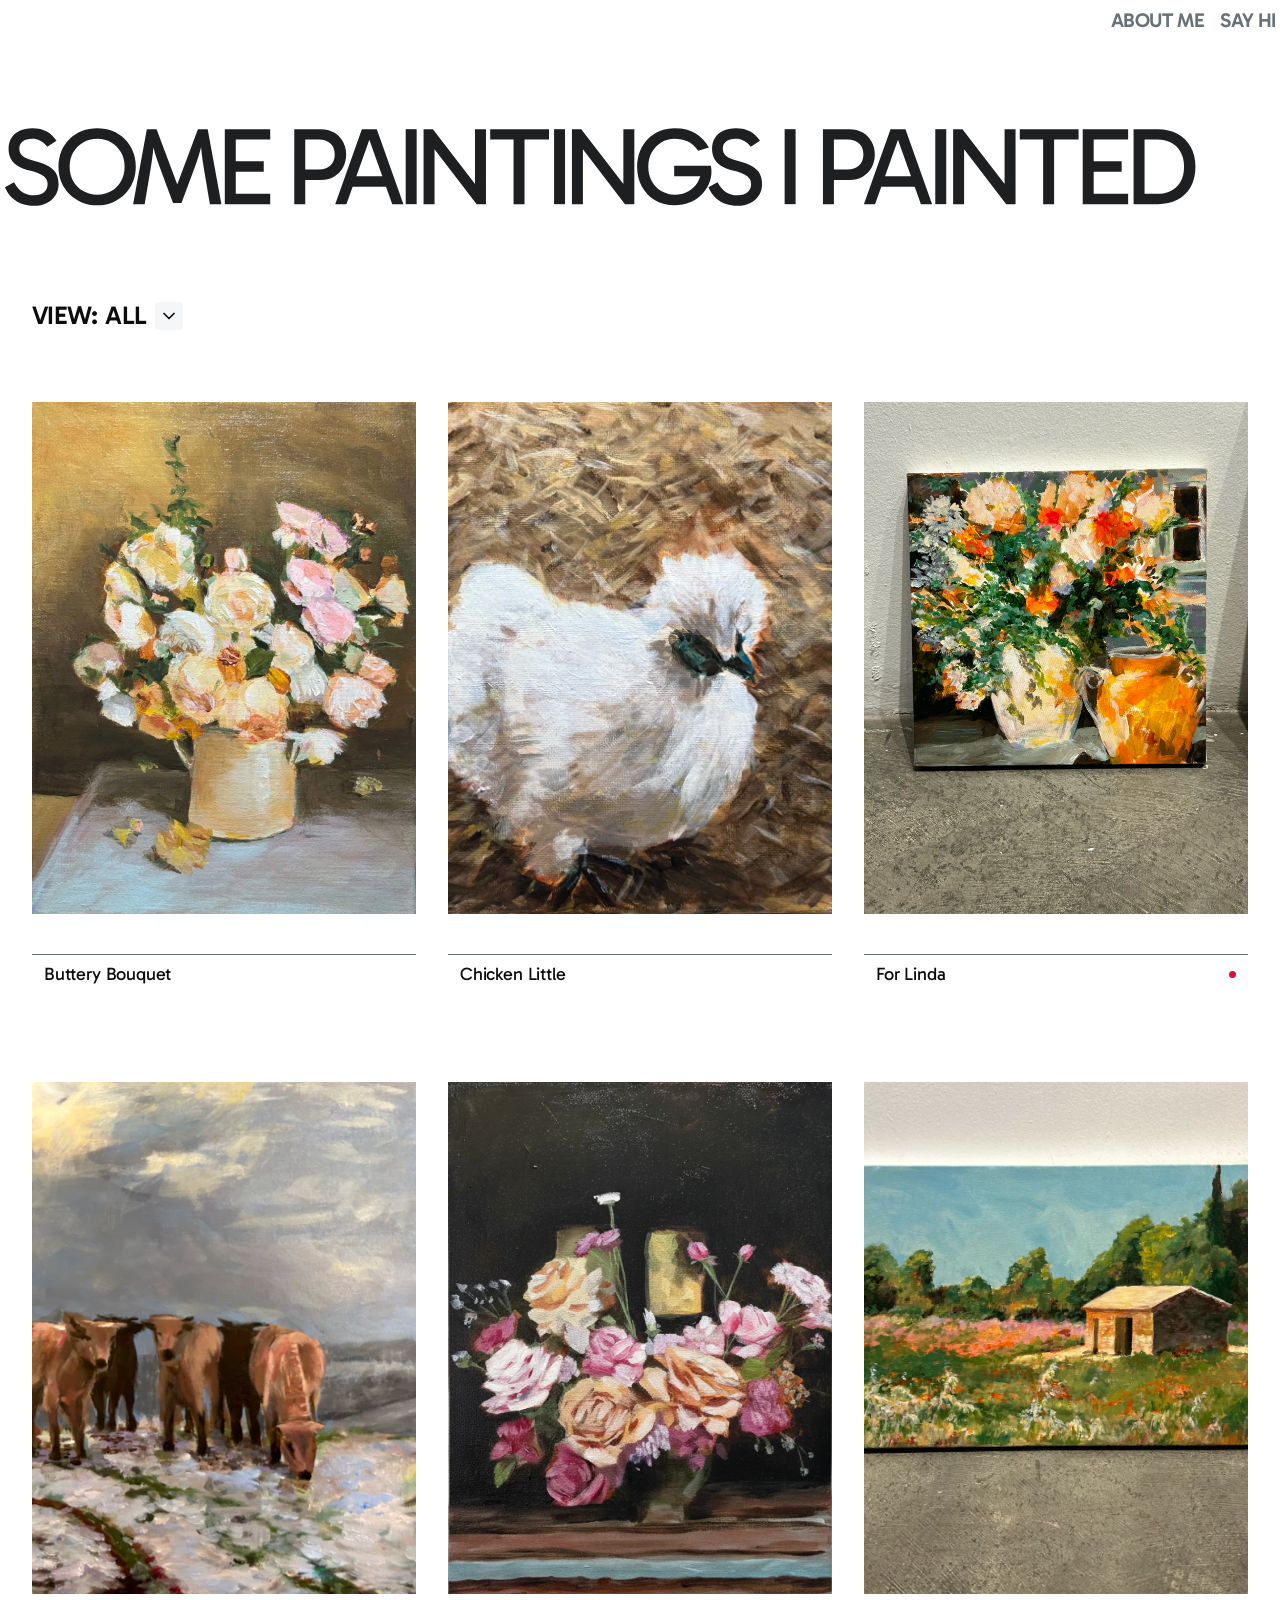
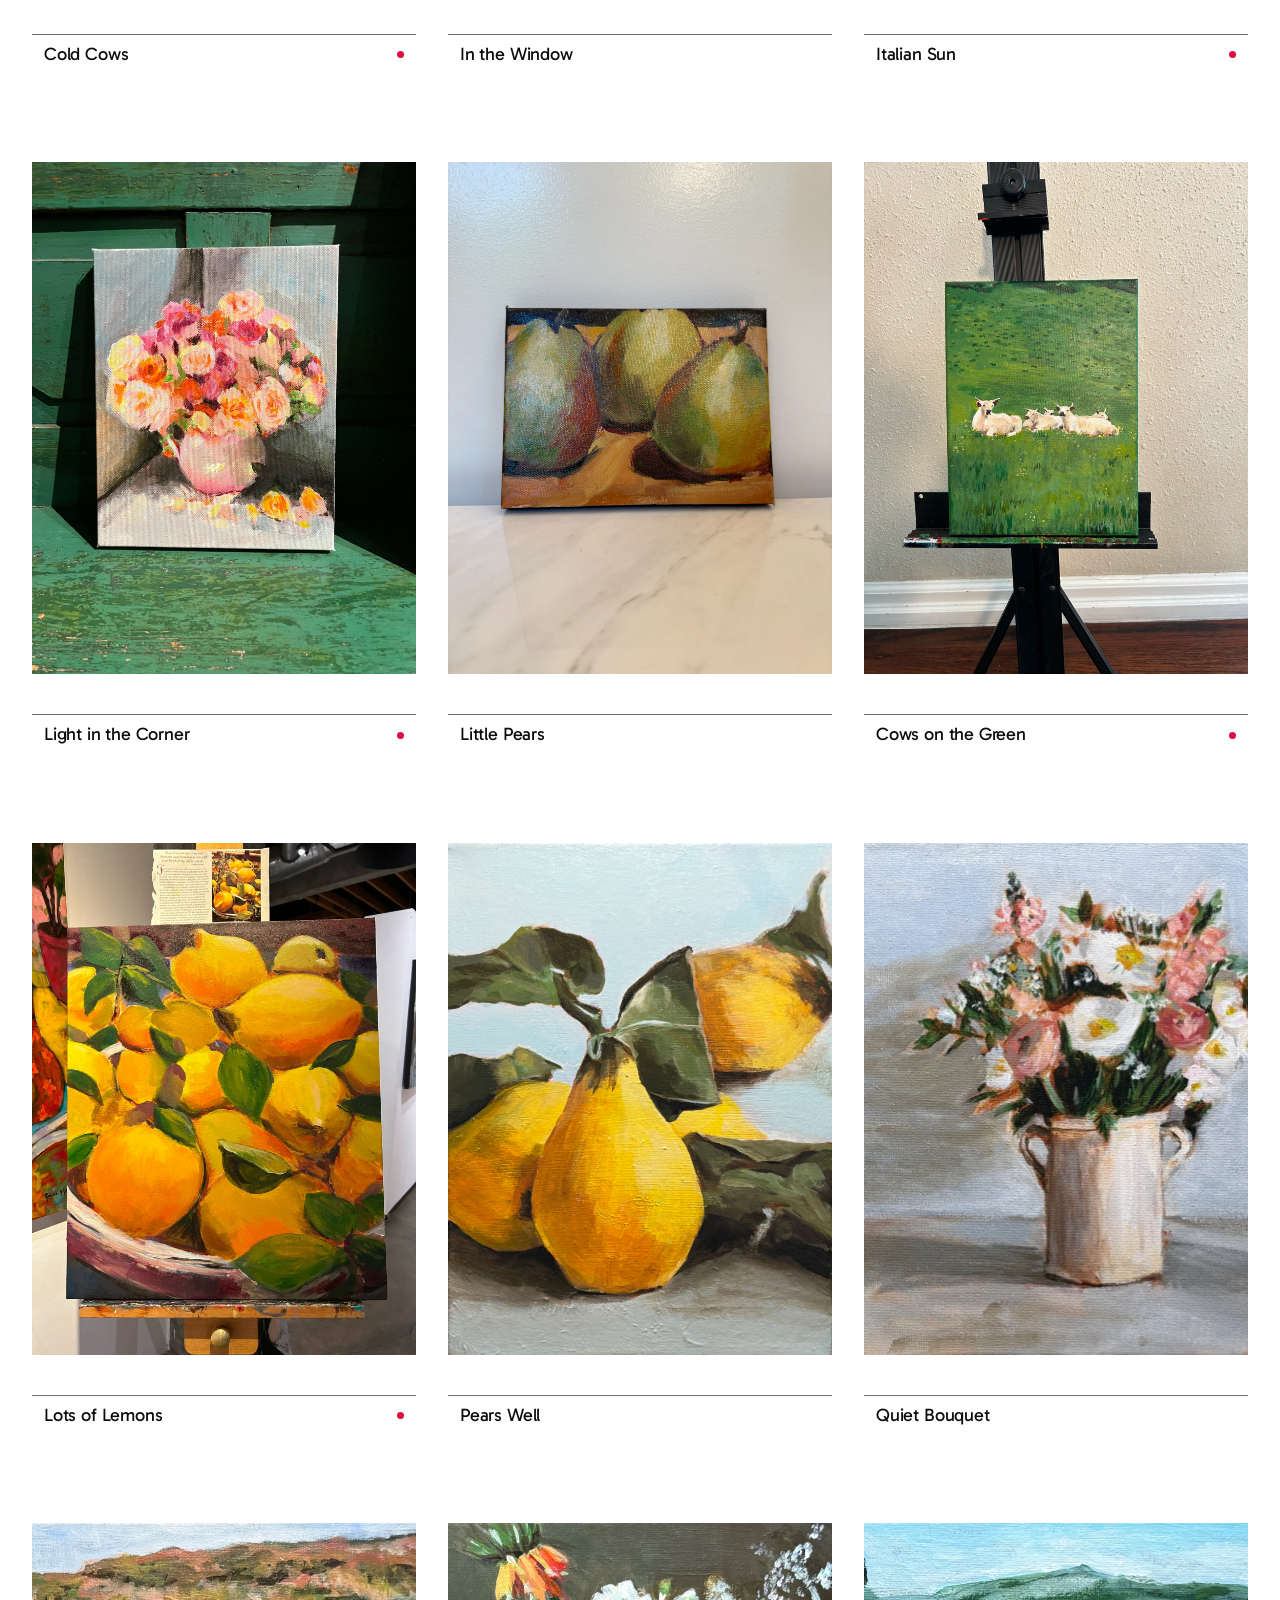
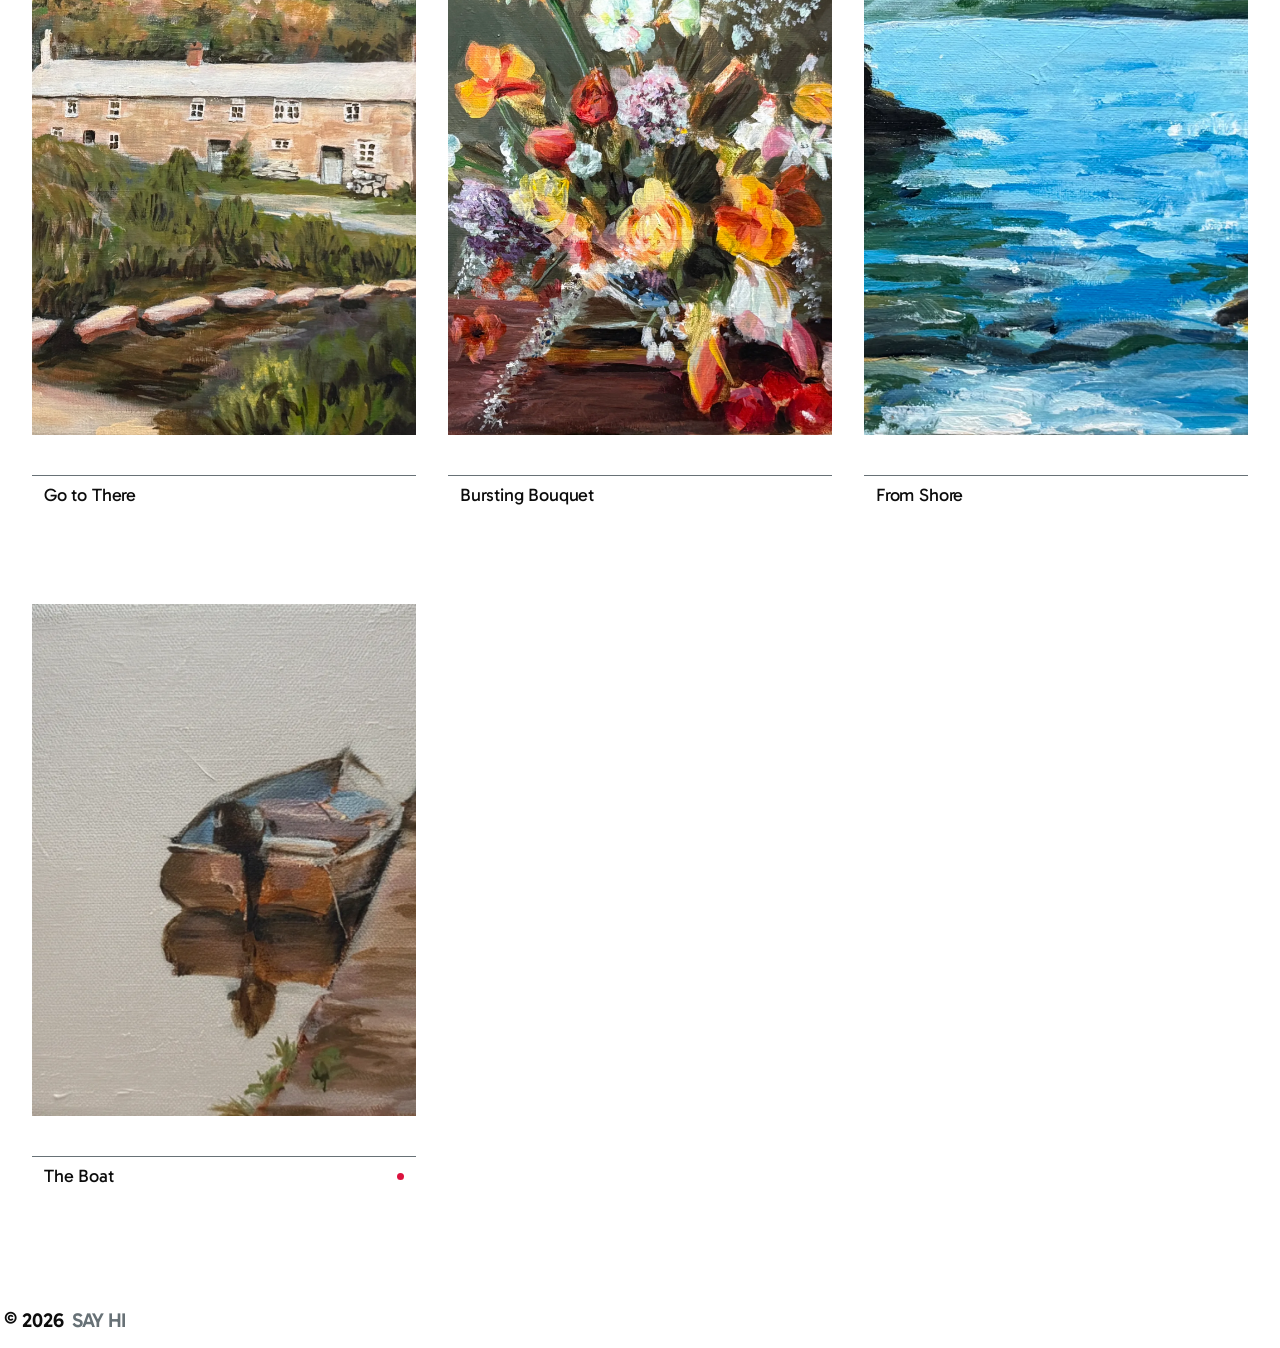
==== index.html @ dc7a016d "Initial commit - painting portfolio site" ====
<!DOCTYPE html>
<html lang="en">
<head>
  <meta charset="UTF-8">
  <meta name="viewport" content="width=device-width, initial-scale=1.0">
  <script>if(sessionStorage.getItem('page-leaving'))document.documentElement.style.opacity='0'</script>
  <title>Some Paintings I Painted</title>
  <link rel="preconnect" href="https://fonts.googleapis.com">
  <link rel="preconnect" href="https://fonts.gstatic.com" crossorigin>
  <link href="https://fonts.googleapis.com/css2?family=Gabarito:wght@400;600&display=swap" rel="stylesheet">
  <link rel="stylesheet" href="styles.css">
</head>
<body>

  <div class="site-sticky-bar" id="site-sticky-bar">
    <a href="index.html" class="site-sticky-bar__logo" id="site-sticky-logo" aria-label="Some Paintings I Painted">
      <img src="images/logo/logo-1line.svg" alt="" class="site-sticky-bar__logo-img">
    </a>
    <nav class="site-nav" aria-label="Main navigation">
      <a href="about.html" class="nav-link">ABOUT ME</a>
      <a href="mailto:hello@example.com" class="nav-link">SAY HI</a>
    </nav>
  </div>

  <header class="site-header">
    <h1 class="site-title">
      <picture>
        <source media="(min-width: 1024px)" srcset="images/logo/logo-1line.svg">
        <img src="images/logo/logo-2lines.svg" alt="Some Paintings I Painted" class="site-title__logo">
      </picture>
    </h1>
  </header>

  <div class="grid-filter" id="grid-filter">
    <div class="grid-filter__bar">
      <span class="grid-filter__label">VIEW:</span>
      <span class="grid-filter__active-label" id="filter-active-label">ALL</span>
      <button class="grid-filter__btn" id="filter-toggle" aria-expanded="false" aria-label="Filter paintings">
        <span class="grid-filter__icon-down" aria-hidden="true">
          <svg width="20" height="20" viewBox="0 0 20 20" fill="none"><path d="M5 7.5L10 12.5L15 7.5" stroke="currentColor" stroke-width="1.75" stroke-linecap="round" stroke-linejoin="round"/></svg>
        </span>
        <span class="grid-filter__icon-up" aria-hidden="true">
          <svg width="20" height="20" viewBox="0 0 20 20" fill="none"><path d="M5 12.5L10 7.5L15 12.5" stroke="currentColor" stroke-width="1.75" stroke-linecap="round" stroke-linejoin="round"/></svg>
        </span>
        <span class="grid-filter__icon-clear" aria-hidden="true">
          <img src="images/icons/x.svg" alt="" width="20" height="20">
        </span>
      </button>
    </div>
    <div class="grid-filter__options" id="filter-options" aria-hidden="true">
      <div class="grid-filter__options-inner">
        <button class="grid-filter__option is-active" data-theme="all">ALL</button>
        <button class="grid-filter__option" data-theme="flowers">FLOWERS</button>
        <button class="grid-filter__option" data-theme="animals">ANIMALS</button>
        <button class="grid-filter__option" data-theme="food">FOOD</button>
        <button class="grid-filter__option" data-theme="people">PEOPLE</button>
        <button class="grid-filter__option" data-theme="structures">STRUCTURES</button>
        <button class="grid-filter__option" data-theme="water">WATER</button>
      </div>
    </div>
  </div>

  <main class="grid" id="grid" aria-label="Paintings"></main>

  <div class="cursor" id="cursor" aria-hidden="true">
    <span class="cursor__circle">VIEW</span>
  </div>

  <script src="paintings.js"></script>
  <script>
    const grid = document.getElementById('grid');

    paintings.forEach((painting) => {
      const item = document.createElement('article');
      item.className = 'grid-item';
      item.dataset.theme = painting.theme || '';

      item.innerHTML = `
        <a href="detail.html?id=${painting.id}" class="grid-item__link" aria-label="${painting.title}${painting.sold ? ', sold' : ''}">
          <div class="grid-item__image-wrap">
            <img
              src="${painting.image}"
              alt="${painting.title}"
              class="grid-item__image"
              loading="lazy"
              width="600"
              height="750"
            >
          </div>
          <div class="grid-item__rule" role="separator"></div>
          <div class="grid-item__meta">
            <span class="grid-item__title">${painting.title}</span>
            ${painting.sold ? '<span class="grid-item__sold-dot" aria-label="Sold"></span>' : ''}
          </div>
        </a>
      `;

      // Hide image before appending so there's no flash at opacity:1
      const img = item.querySelector('.grid-item__image');
      img.style.opacity = '0';

      grid.appendChild(item);

      // Fade in once loaded (or immediately if already cached)
      if (img.complete && img.naturalWidth > 0) {
        img.style.opacity = '1';
      } else {
        img.addEventListener('load', function () {
          img.style.opacity = '1';
        }, { once: true });
      }
    });

    // ── Filter ────────────────────────────────────────────────────────────────

    const gridFilter    = document.getElementById('grid-filter');
    const filterToggle  = document.getElementById('filter-toggle');
    const filterOptions = document.getElementById('filter-options');
    const activeLabel   = document.getElementById('filter-active-label');

    var activeTheme = 'all';
    var isOpen = false;

    function applyFilter() {
      // Update active-label text
      activeLabel.textContent = activeTheme.toUpperCase();

      // Highlight active option
      document.querySelectorAll('.grid-filter__option').forEach(function (b) {
        b.classList.toggle('is-active', b.dataset.theme === activeTheme);
      });

      // Show/hide grid items
      document.querySelectorAll('#grid .grid-item').forEach(function (item) {
        item.hidden = activeTheme !== 'all' && item.dataset.theme !== activeTheme;
      });

      // Sync classes: open, active-filter (closed + non-all filter)
      gridFilter.classList.toggle('grid-filter--open', isOpen);
      gridFilter.classList.toggle('grid-filter--active', !isOpen && activeTheme !== 'all');

      filterToggle.setAttribute('aria-expanded', String(isOpen));
      filterOptions.setAttribute('aria-hidden', String(!isOpen));
    }

    filterToggle.addEventListener('click', function () {
      // If showing the clear-X (closed + filter set): clear filter, stay closed
      if (!isOpen && activeTheme !== 'all') {
        activeTheme = 'all';
        applyFilter();
        return;
      }
      isOpen = !isOpen;
      filterToggle.setAttribute('aria-label', isOpen ? 'Close filter' : 'Filter paintings');
      applyFilter();
    });

    document.querySelectorAll('.grid-filter__option').forEach(function (btn) {
      btn.addEventListener('click', function () {
        activeTheme = btn.dataset.theme;
        // Menu stays open after selection
        applyFilter();
      });
    });
  </script>
  <footer class="site-footer">
    <span class="site-footer__copy">&copy; 2026</span>
    <a href="mailto:hello@example.com" class="site-footer__link">SAY HI</a>
  </footer>

  <script src="transitions.js"></script>
  <script src="cursor.js"></script>
  <script>
    // Fade in sticky bar (background + logo) once the big logo scrolls out of view
    (function () {
      const bar     = document.getElementById('site-sticky-bar');
      const bigLogo = document.querySelector('.site-title');

      const observer = new IntersectionObserver(function (entries) {
        bar.classList.toggle('is-scrolled', !entries[0].isIntersecting);
      }, { threshold: 0 });

      observer.observe(bigLogo);
    }());
  </script>

</body>
</html>
---- styles.css ----
/* ─── Reset ─────────────────────────────────────────────────────────────── */

*, *::before, *::after {
  box-sizing: border-box;
  margin: 0;
  padding: 0;
  font-family: inherit;
}

/* ─── Tokens ─────────────────────────────────────────────────────────────── */

:root {
  --color-bg:        #ffffff;
  --color-fg:        #0d0d0d;
  --color-fg-muted:  #677176;
  --color-hover-bg:  #f3f0eb;
  --color-rule:      #677176;
  --color-sold:      #db123e;

  --font-body:       'Gabarito', system-ui, sans-serif;

  --site-padding-x:  32px;
  --item-pad:        12px;
}

/* ─── Base ───────────────────────────────────────────────────────────────── */

html {
  font-size: 16px;
  background: var(--color-bg);
  color: var(--color-fg);
  -webkit-font-smoothing: antialiased;
  -moz-osx-font-smoothing: grayscale;
}

body {
  font-family: var(--font-body);
  min-height: 100vh;
}

a {
  color: inherit;
  text-decoration: none;
}

/* ─── Header ─────────────────────────────────────────────────────────────── */

.site-header {
  padding: 128px 4px 64px;
}

.site-title {
  display: block;
  line-height: 1;
}

.site-title__logo {
  display: block;
  width: calc(100vw - 8px);
  max-width: 1304px;
  height: auto;
  padding-right: 80px;
}

.site-sticky-bar {
  position: fixed;
  top: 0;
  left: 0;
  right: 0;
  z-index: 100;
  display: flex;
  align-items: center;
  justify-content: space-between;
  padding: 8px 4px;
  background: rgba(255, 255, 255, 0);
  backdrop-filter: blur(8px);
  -webkit-backdrop-filter: blur(8px);
  transition: background 0.4s ease;
}

.site-sticky-bar.is-scrolled {
  background: rgba(255, 255, 255, 0.85);
}

.site-sticky-bar__logo {
  display: block;
  line-height: 1;
  padding-right: 80px;
  opacity: 0;
  pointer-events: none;
  transition: opacity 0.4s ease;
}

.site-sticky-bar.is-scrolled .site-sticky-bar__logo {
  opacity: 1;
  pointer-events: auto;
}

.site-sticky-bar.is-scrolled .site-sticky-bar__logo:hover {
  opacity: 0.6;
}

.site-sticky-bar__logo-img {
  display: block;
  height: 16px;
  width: auto;
}

.site-nav {
  display: flex;
  align-items: center;
  gap: 16px;
}

.nav-link {
  font-size: 20px;
  font-weight: 600;
  letter-spacing: -0.02em;
  color: var(--color-fg-muted);
  transition: color 0.2s ease;
}

.nav-link:hover {
  color: var(--color-fg);
}

/* ─── Grid Filter ────────────────────────────────────────────────────────── */

.grid-filter {
  padding: 32px var(--site-padding-x) 40px;
}

.grid-filter__bar {
  display: flex;
  align-items: center;
  gap: 8px;
}

.grid-filter__label,
.grid-filter__active-label {
  font-size: clamp(1.25rem, 2vw, 1.625rem); /* max 26px (was 30px) */
  font-weight: 600;
  letter-spacing: -0.02em;
  line-height: 1;
  color: var(--color-fg);
}

.grid-filter__btn {
  display: flex;
  align-items: center;
  justify-content: center;
  padding: 4px;
  background: #f5f6f7;
  border: none;
  border-radius: 3px;
  cursor: pointer;
  color: var(--color-fg);
  transition: background 0.2s ease, border-radius 0.2s ease, color 0.2s ease;
}

.grid-filter__btn:hover {
  background: #db123e;
  border-radius: 400px;
  color: #ffffff;
}

/* ── Icon states ──────────────────────────────────────────────────────────── */

/* Default (closed, no filter): down arrow */
.grid-filter__icon-down  { display: flex; }
.grid-filter__icon-up    { display: none; }
.grid-filter__icon-clear { display: none; }

/* Open: gray button + up arrow */
.grid-filter--open .grid-filter__btn {
  background: #f5f6f7;
  border-radius: 3px;
  color: var(--color-fg);
}
.grid-filter--open .grid-filter__icon-down { display: none; }
.grid-filter--open .grid-filter__icon-up   { display: flex; }

/* Active filter, menu closed: red circle + X */
.grid-filter--active .grid-filter__btn {
  background: #db123e;
  border-radius: 400px;
  color: #ffffff;
}
.grid-filter--active .grid-filter__icon-down  { display: none; }
.grid-filter--active .grid-filter__icon-clear { display: flex; }

/* Expand/collapse */
.grid-filter__options {
  max-height: 0;
  overflow: hidden;
  transition: max-height 0.25s ease;
}

.grid-filter--open .grid-filter__options {
  max-height: 60px;
}

.grid-filter__options-inner {
  display: flex;
  align-items: center;
  gap: 16px;
  padding-top: 16px;
}

.grid-filter__option {
  font-size: clamp(1.25rem, 2vw, 1.625rem);
  font-weight: 600;
  letter-spacing: -0.02em;
  line-height: 1;
  color: var(--color-fg-muted);
  background: none;
  border: none;
  padding: 0;
  cursor: pointer;
  transition: color 0.15s ease;
}

.grid-filter__option:hover {
  color: var(--color-fg);
}

.grid-filter__option.is-active {
  color: var(--color-fg);
}

/* ─── Grid ───────────────────────────────────────────────────────────────── */

/*
  12-col grid math at 1440px:
  1440 - (2 × 32px margins) - (11 × 32px gutters) = 1024px ÷ 12 = 85.33px/col
  span-3 card = (3 × 85.33px) + (2 × 32px inner gaps) = 320px ✓
*/
.grid {
  display: grid;
  grid-template-columns: repeat(12, 1fr);
  column-gap: 32px;
  row-gap: 96px;
  padding: 32px var(--site-padding-x) 120px;
}

/* ─── Grid Item ──────────────────────────────────────────────────────────── */

/* 4 cards per row ≥ 1440px (span 3 of 12) */
.grid-item {
  grid-column: span 3;
  position: relative;
  z-index: 0;
}

/* 3 cards per row — 1024px–1439px (span 4 of 12) */
@media (max-width: 1439px) {
  .grid-item { grid-column: span 4; }
}

/* 2 cards per row — 768px–1023px (span 6 of 12) */
@media (max-width: 1023px) {
  .grid-item { grid-column: span 6; }
}

/* 2 cards per row — below 768px (span 6 of 12), 16px margins */
@media (max-width: 767px) {
  :root { --site-padding-x: 16px; }
  .grid-item { grid-column: span 6; }
}

.grid-item::before {
  content: '';
  position: absolute;
  inset: -16px;
  background: #f5f6f7;
  opacity: 0;
  transition: opacity 300ms ease-out;
  pointer-events: none;
  z-index: -1;
}

.grid-item:hover {
  z-index: 2;
}

.grid-item:hover::before {
  opacity: 1;
}

.grid-item__link {
  display: block;
}

/* Suppress default cursor on paintings */
.grid-item__link,
.grid-item__link * {
  cursor: none;
}

.grid-item__image-wrap {
  width: 100%;
  aspect-ratio: 3 / 4;
  overflow: hidden;
  background: #e8e5e0; /* placeholder tint while loading */
}

.grid-item__image {
  width: 100%;
  height: 100%;
  object-fit: cover;
  display: block;
  transition: transform 300ms ease-out, opacity 300ms ease;
}

.grid-item:hover .grid-item__image {
  transform: scale(1.05);
}

.grid-item__rule {
  width: 100%;
  height: 1px;
  background: var(--color-rule);
  margin-top: 40px;
}

.grid-item__meta {
  display: flex;
  align-items: center;
  justify-content: space-between;
  gap: 8px;
  padding: 8px var(--item-pad) 0;
}

.grid-item__title {
  font-size: 18px;
  font-weight: 400;
  letter-spacing: -0.01em;
  line-height: 1.3;
  color: var(--color-fg);
}

.grid-item__sold-dot {
  display: block;
  flex-shrink: 0;
  width: 7px;
  height: 7px;
  border-radius: 50%;
  background-color: var(--color-sold);
}

/* ─── Responsive ─────────────────────────────────────────────────────────── */

@media (max-width: 640px) {
  .site-sticky-bar {
    padding: 4px;
    /* overrides the 8px 4px desktop padding */
  }

  .site-sticky-bar__logo-img {
    height: 13px;
  }

  .site-nav {
    gap: 12px;
  }

  .nav-link {
    font-size: 16px;
    white-space: nowrap;
  }

  .site-header {
    padding: 60px 4px 40px;
  }

  .site-title__logo {
    width: calc(100vw - 8px);
    padding-right: 40px;
  }

  /* Filter bar tightens on mobile (font already scales via clamp) */
  .grid-filter {
    padding: 24px var(--site-padding-x) 28px;
  }

  .grid-filter__bar {
    gap: 6px;
  }

  .grid {
    row-gap: 40px;
    padding: 24px var(--site-padding-x) 64px;
  }

  .grid-item__rule {
    margin-top: 24px;
  }
}

/* ─── Custom Cursor ──────────────────────────────────────────────────────── */

.cursor {
  position: fixed;
  top: 0;
  left: 0;
  pointer-events: none;
  z-index: 9999;
  opacity: 0; /* JS reveals after first mousemove post-load */
}

.cursor__circle {
  display: flex;
  align-items: center;
  justify-content: center;
  width: 68px;
  height: 68px;
  border-radius: 50%;
  background: #DB123E;
  color: #ffffff;
  font-family: var(--font-body);
  font-size: 12px;
  font-weight: 600;
  letter-spacing: 0.18em;
  /* transform origin centered */
  transform-origin: 50% 50%;
}

/* ─── Site Footer ────────────────────────────────────────────────────────── */

.site-footer {
  display: flex;
  align-items: center;
  gap: 8px;
  padding: 0 4px 16px;
}

.site-footer__copy {
  font-family: var(--font-body);
  font-size: 20px;
  font-weight: 600;
  color: var(--color-fg);
}

.site-footer__link {
  font-family: var(--font-body);
  font-size: 20px;
  font-weight: 600;
  letter-spacing: -0.04em;
  color: var(--color-fg-muted);
  text-decoration: none;
  text-transform: uppercase;
  transition: color 0.2s ease;
}

.site-footer__link:hover {
  color: var(--color-fg);
}

/* ─── Icon helpers ───────────────────────────────────────────────────────── */

/* White icons (on colored backgrounds) */
.icon-white {
  filter: brightness(0) invert(1);
}

/* Blue icons (#0D8DE2) */
.icon-blue {
  filter: invert(46%) sepia(90%) saturate(480%) hue-rotate(173deg) brightness(103%);
}

/* Filter button icons turn white on red background (hover or active-filter state) */
.grid-filter__btn:hover img,
.grid-filter--active .grid-filter__btn img {
  filter: brightness(0) invert(1);
}

/* Responsive ── mobile sticky bar */
@media (max-width: 640px) {
  .site-sticky-bar__logo {
    padding-right: 40px;
  }
}

/* ─── Primary button ─────────────────────────────────────────────────────── */

.btn-primary {
  display: inline-flex;
  align-self: flex-start;
  align-items: center;
  gap: 12px;
  padding: 8px 8px 8px 12px;
  border: 1px solid #D4D6D8;
  color: #1D1F20;
  text-decoration: none;
  font-family: var(--font-body);
  font-size: 16px;
  font-weight: 600;
  letter-spacing: -0.02em;
  white-space: nowrap;
  text-transform: uppercase;
  transition: border-color 300ms ease-in-out;
}

.btn-primary:hover {
  border-color: #1D1F20;
}

.btn-primary__badge {
  display: flex;
  align-items: center;
  justify-content: center;
  width: 32px;
  height: 32px;
  flex-shrink: 0;
  background: #DB123E;
  border-radius: 0;
  overflow: hidden;
  transform: translateZ(0);
  transition: border-radius 300ms ease-in-out;
}

.btn-primary:hover .btn-primary__badge {
  border-radius: 400px;
}

@keyframes btn-arrow-travel {
  0%   { transform: translateX(0);     opacity: 1; }
  40%  { transform: translateX(160%);  opacity: 0; }
  41%  { transform: translateX(-160%); opacity: 0; }
  100% { transform: translateX(0);     opacity: 1; }
}

.btn-primary:hover .btn-primary__badge img {
  animation: btn-arrow-travel 400ms ease-in-out;
}

/* ─── Page container ─────────────────────────────────────────────────────── */

.page-container {
  padding-left: var(--site-padding-x);
  padding-right: var(--site-padding-x);
  width: 100%;
  box-sizing: border-box;
}

/* ─── Page fade transitions ──────────────────────────────────────────────── */

/* Handled entirely by transitions.js — JS intercepts all link clicks,
   fades <html> out, navigates, then fades back in on the new page.
   This works reliably across all browsers without false-positive detection. */
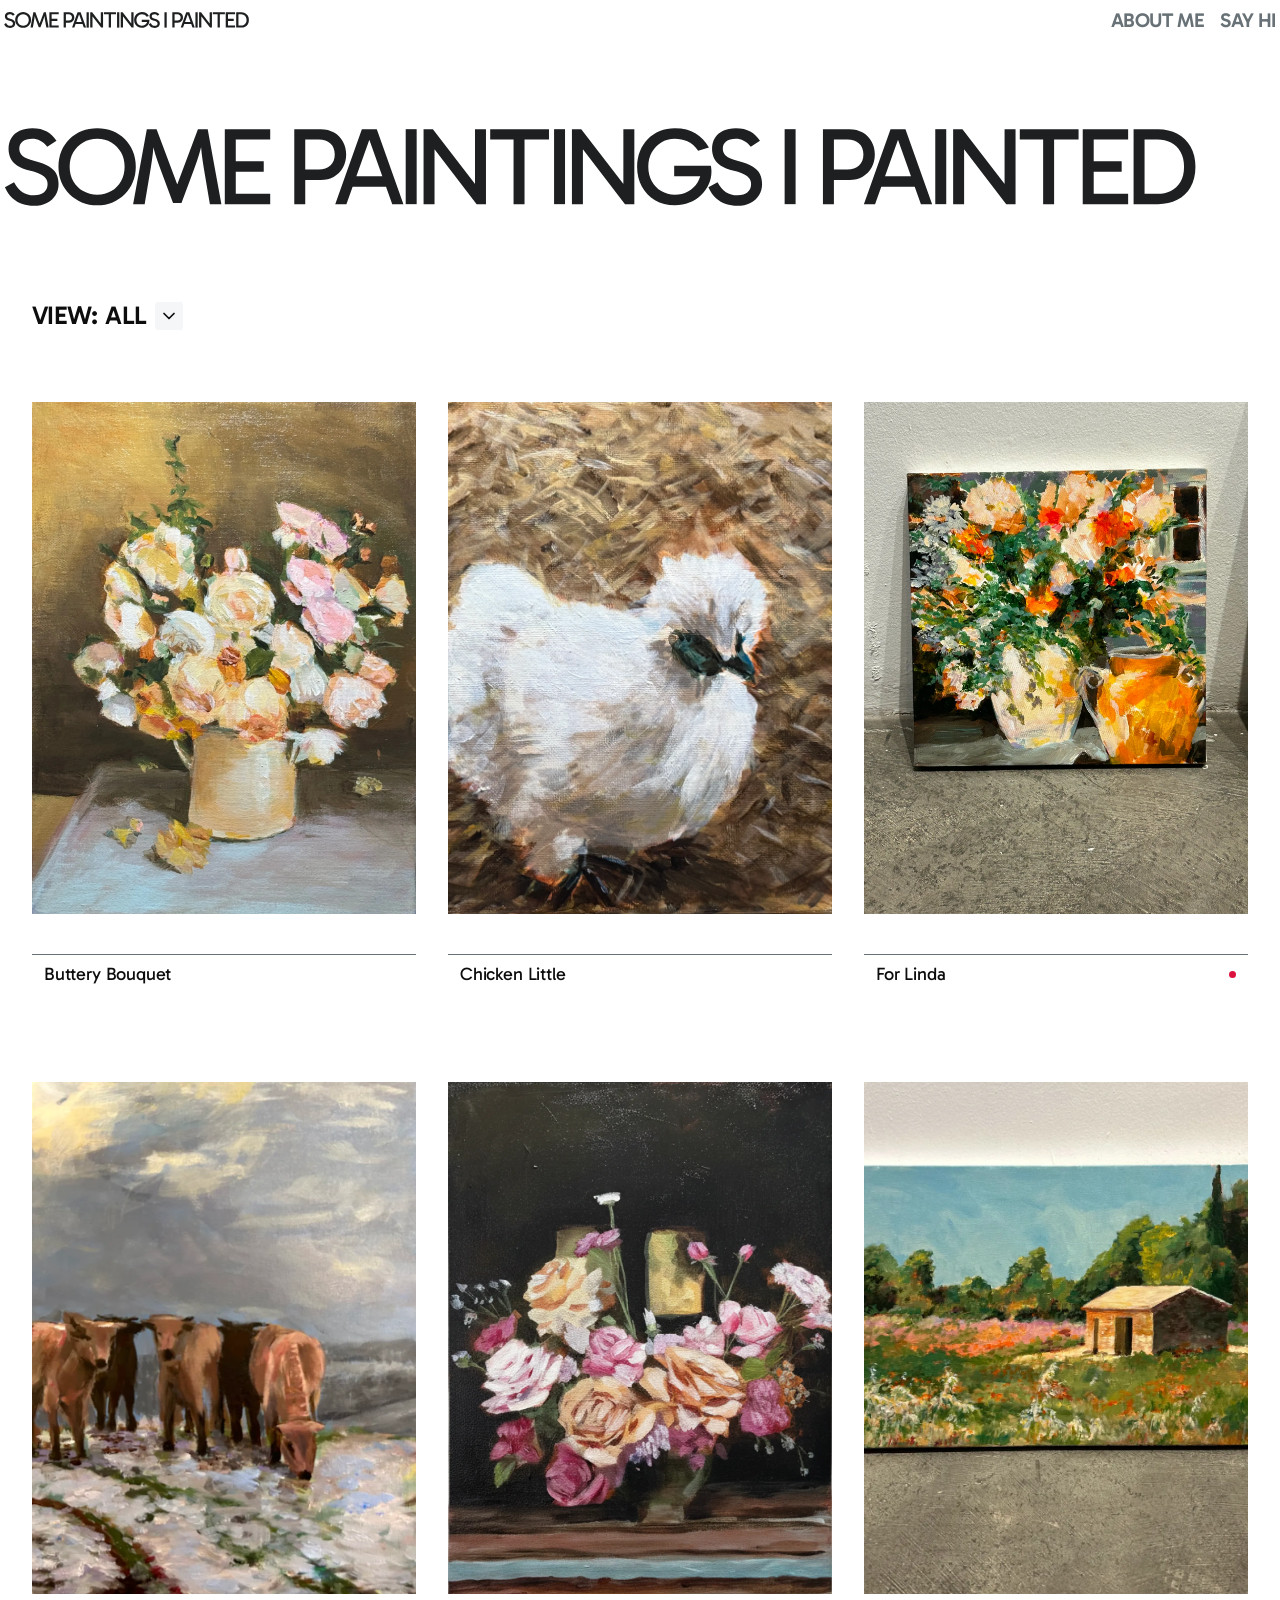
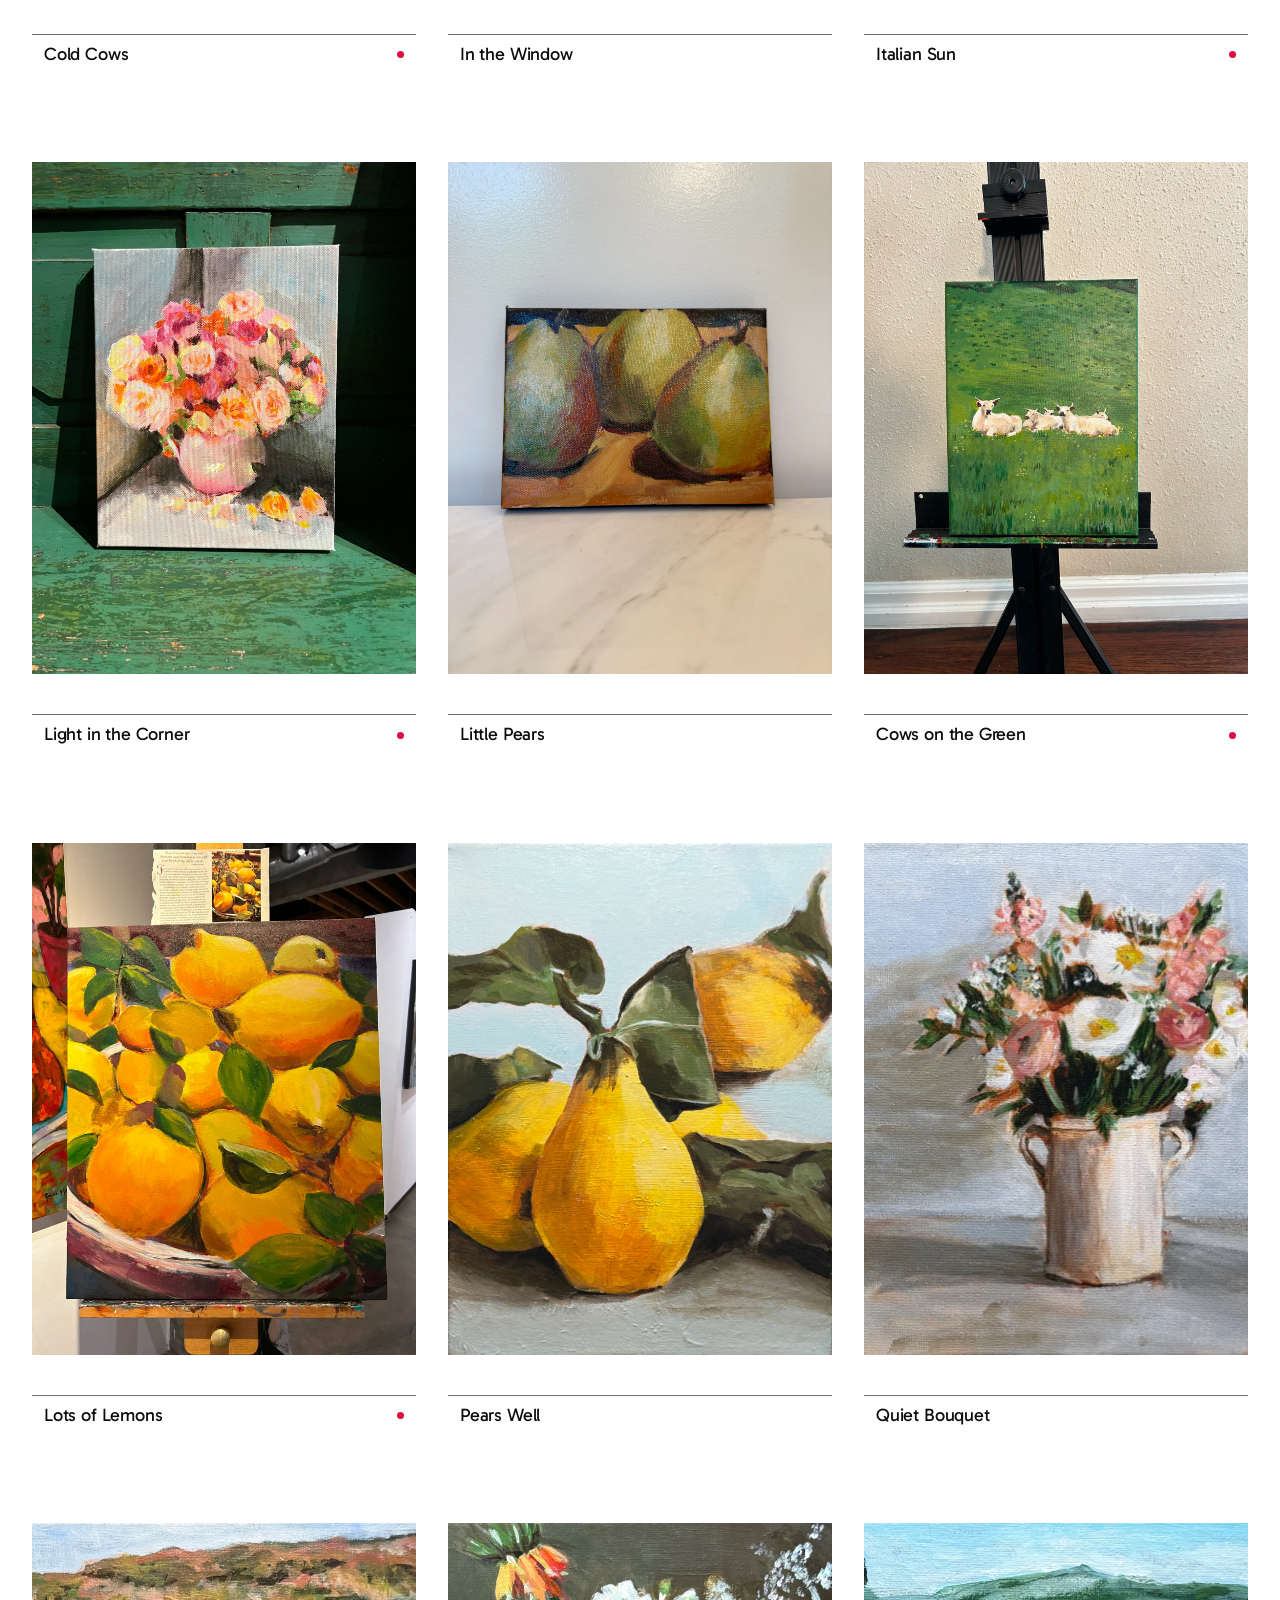
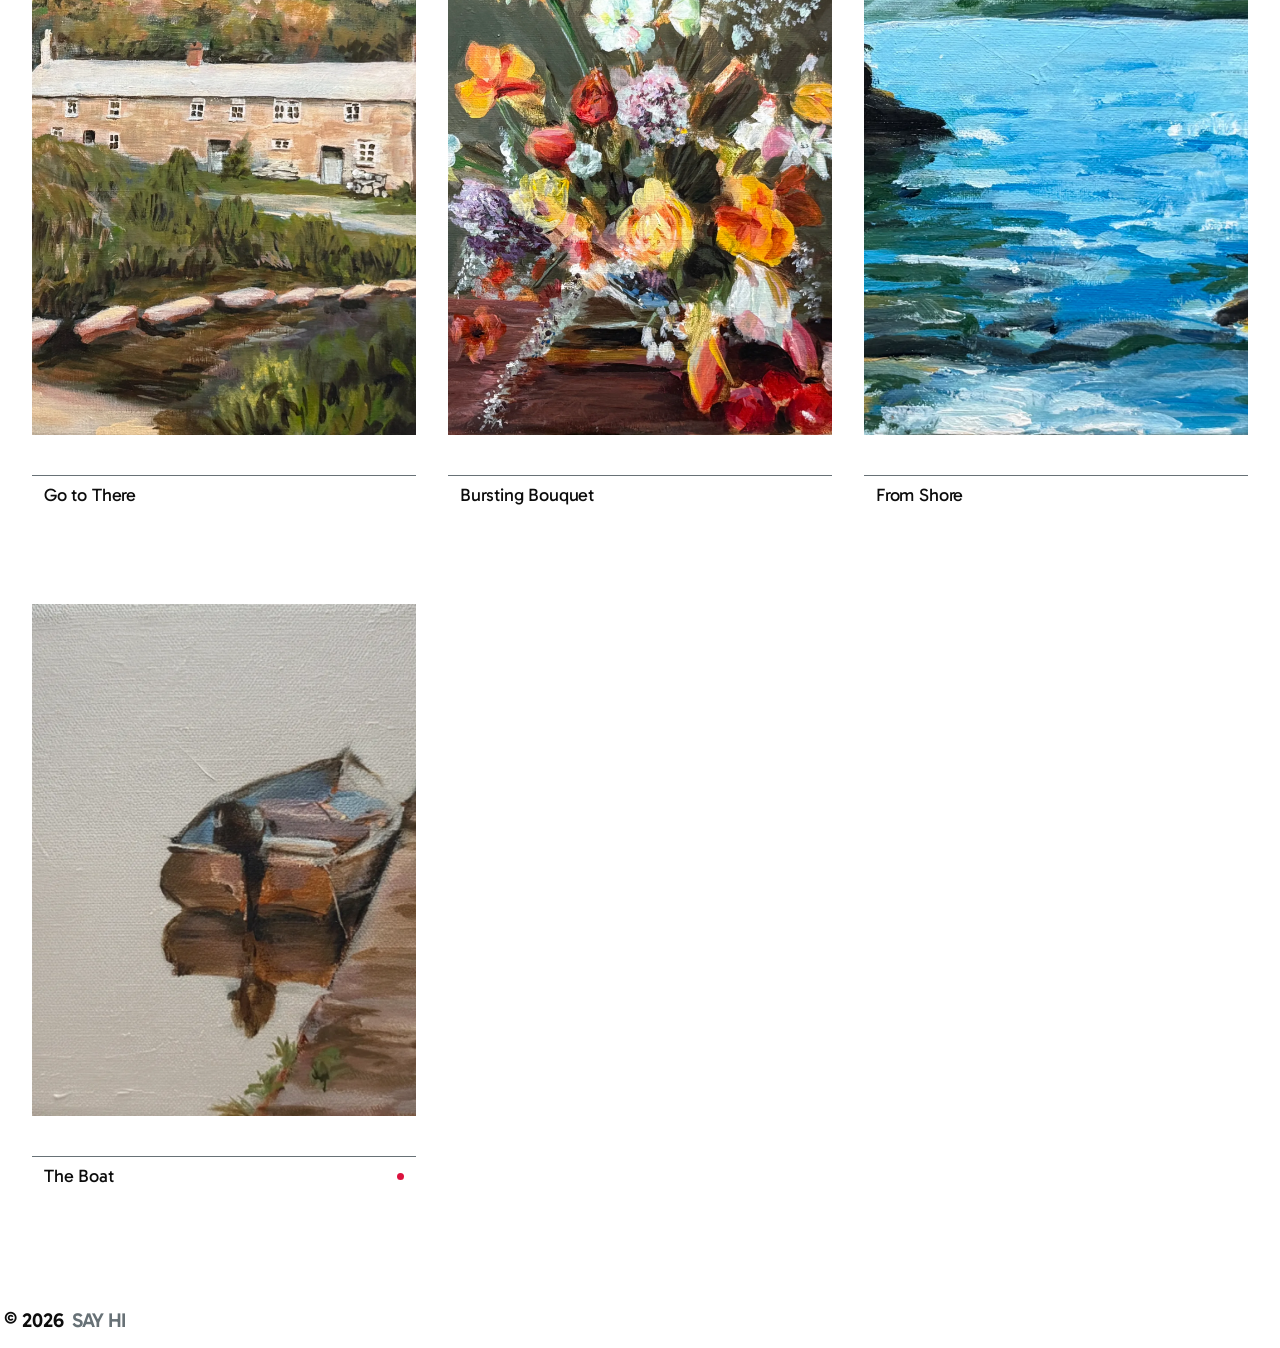
==== commit 13d715f5: "Fix footer positioning, nav overflow, about gutters, and detail mobile layout" ====
--- a/index.html
+++ b/index.html
@@ -17,8 +17,8 @@
       <img src="images/logo/logo-1line.svg" alt="" class="site-sticky-bar__logo-img">
     </a>
     <nav class="site-nav" aria-label="Main navigation">
-      <a href="about.html" class="nav-link">ABOUT ME</a>
-      <a href="mailto:hello@example.com" class="nav-link">SAY HI</a>
+      <a href="about.html" class="nav-link">ABOUT<span class="nav-about-me"> ME</span></a>
+      <a href="mailto:danakbrook@gmail.com" class="nav-link">SAY HI</a>
     </nav>
   </div>
 
@@ -165,7 +165,7 @@
   </script>
   <footer class="site-footer">
     <span class="site-footer__copy">&copy; 2026</span>
-    <a href="mailto:hello@example.com" class="site-footer__link">SAY HI</a>
+    <a href="mailto:danakbrook@gmail.com" class="site-footer__link">SAY HI</a>
   </footer>
 
   <script src="transitions.js"></script>
--- a/styles.css
+++ b/styles.css
@@ -266,6 +266,7 @@
 @media (max-width: 767px) {
   :root { --site-padding-x: 16px; }
   .grid-item { grid-column: span 6; }
+  .nav-about-me { display: none; }
 }
 
 .grid-item::before {
@@ -431,7 +432,8 @@
   display: flex;
   align-items: center;
   gap: 8px;
-  padding: 0 4px 16px;
+  margin-left: 4px;
+  padding-bottom: 16px;
 }
 
 .site-footer__copy {
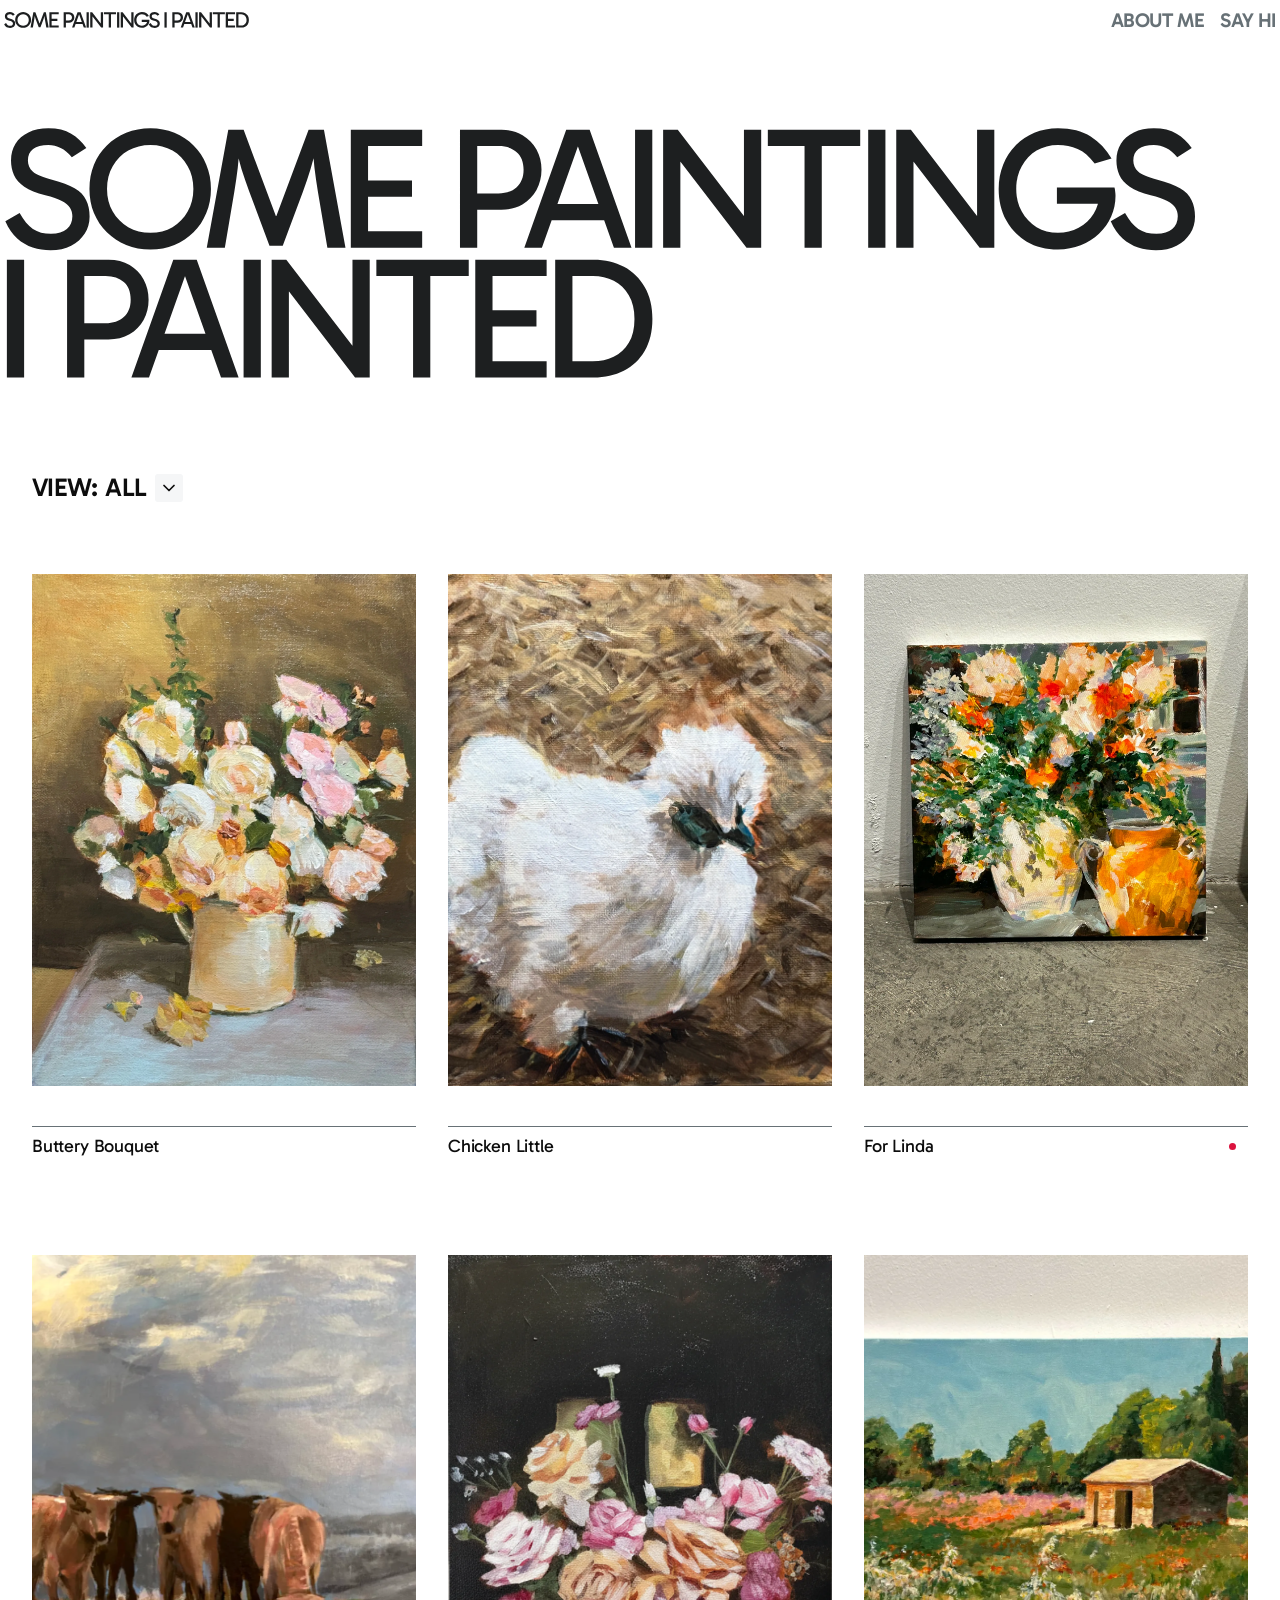
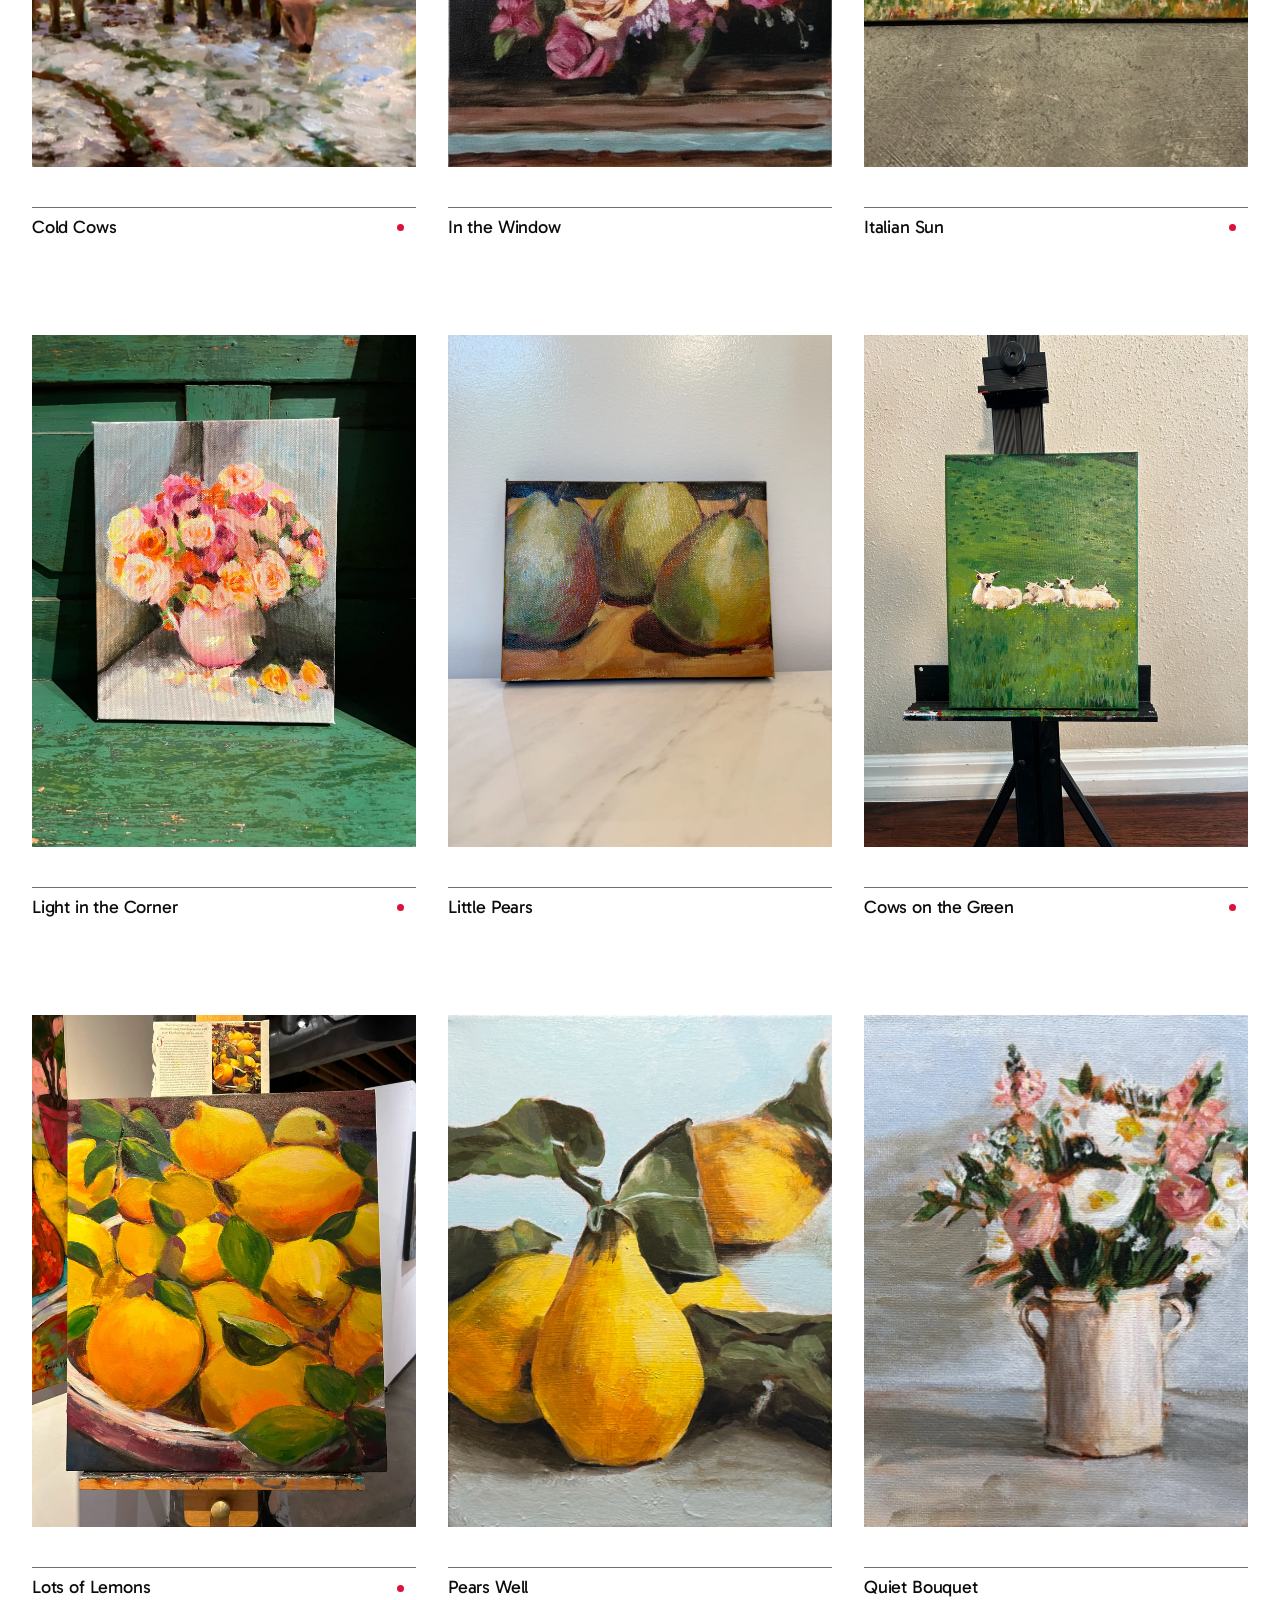
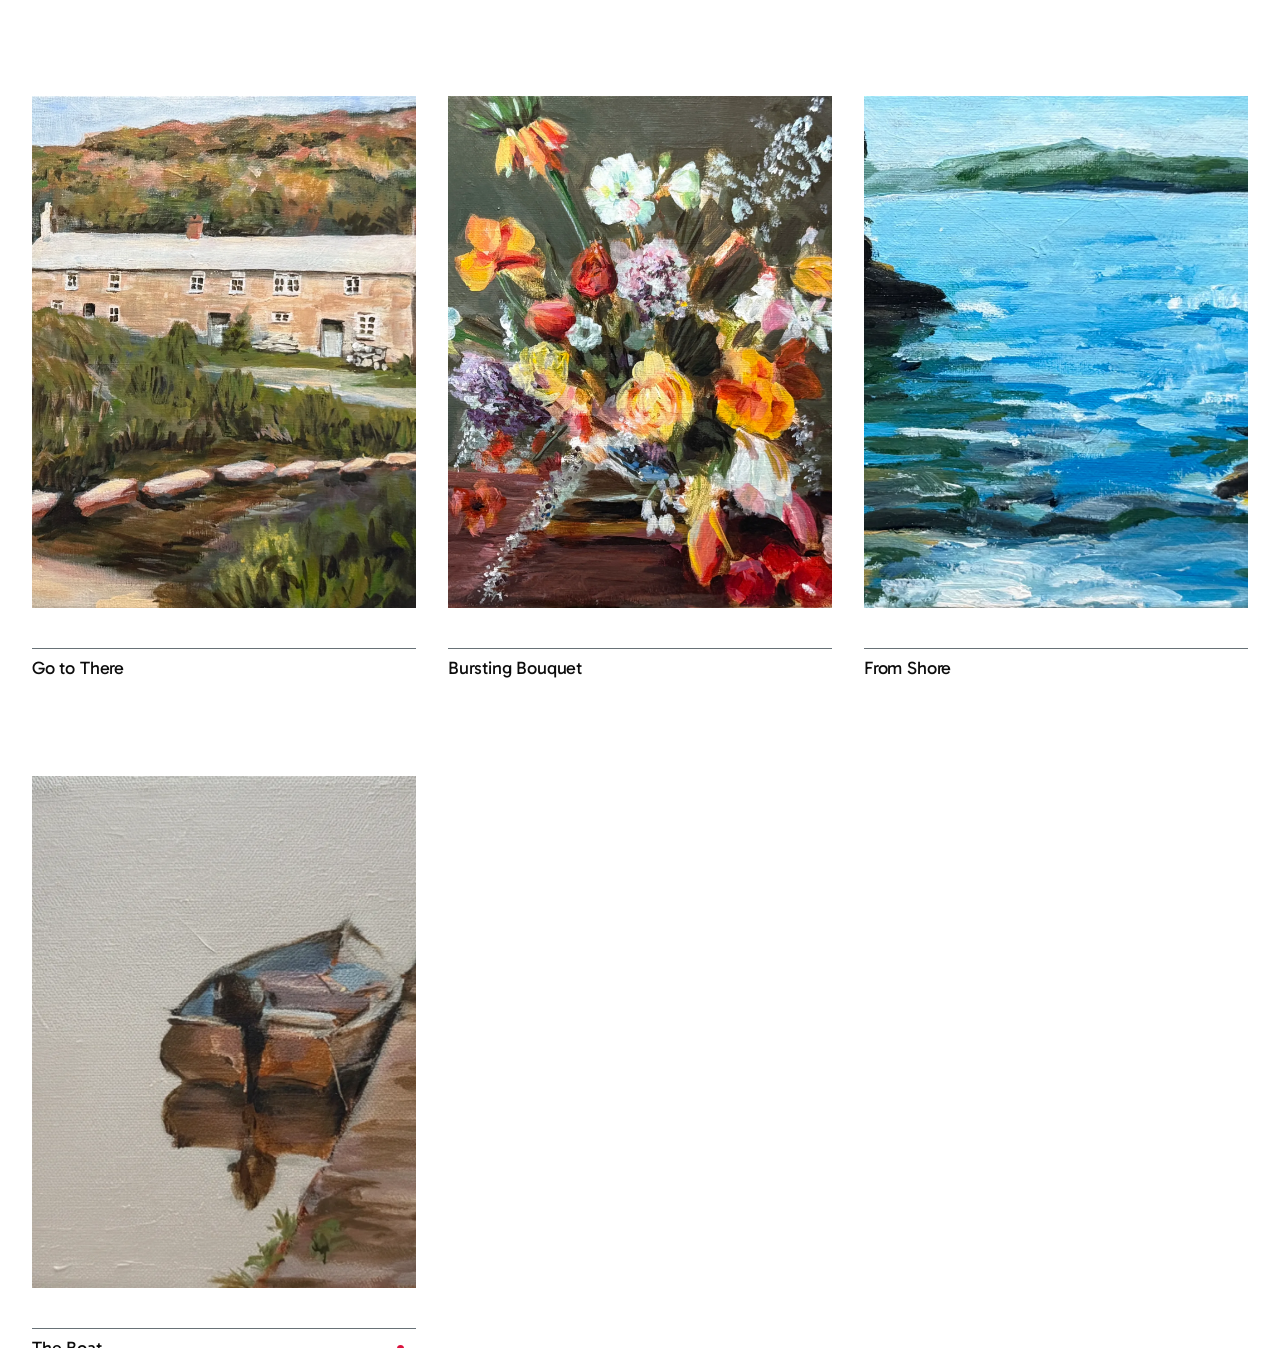
==== commit c9013f3c: "Layout bugs. Added favicon. Fixed text overflow issue and browser navigation issue." ====
--- a/index.html
+++ b/index.html
@@ -8,6 +8,7 @@
   <link rel="preconnect" href="https://fonts.googleapis.com">
   <link rel="preconnect" href="https://fonts.gstatic.com" crossorigin>
   <link href="https://fonts.googleapis.com/css2?family=Gabarito:wght@400;600&display=swap" rel="stylesheet">
+  <link rel="icon" type="image/png" href="images/favicon/favicon.png">
   <link rel="stylesheet" href="styles.css">
 </head>
 <body>
--- a/styles.css
+++ b/styles.css
@@ -197,11 +197,12 @@
 }
 
 .grid-filter--open .grid-filter__options {
-  max-height: 60px;
+  max-height: 200px;
 }
 
 .grid-filter__options-inner {
   display: flex;
+  flex-wrap: wrap;
   align-items: center;
   gap: 16px;
   padding-top: 16px;
@@ -329,7 +330,7 @@
   align-items: center;
   justify-content: space-between;
   gap: 8px;
-  padding: 8px var(--item-pad) 0;
+  padding: 8px var(--item-pad) 0 0;
 }
 
 .grid-item__title {
@@ -396,6 +397,7 @@
   .grid-item__rule {
     margin-top: 24px;
   }
+
 }
 
 /* ─── Custom Cursor ──────────────────────────────────────────────────────── */
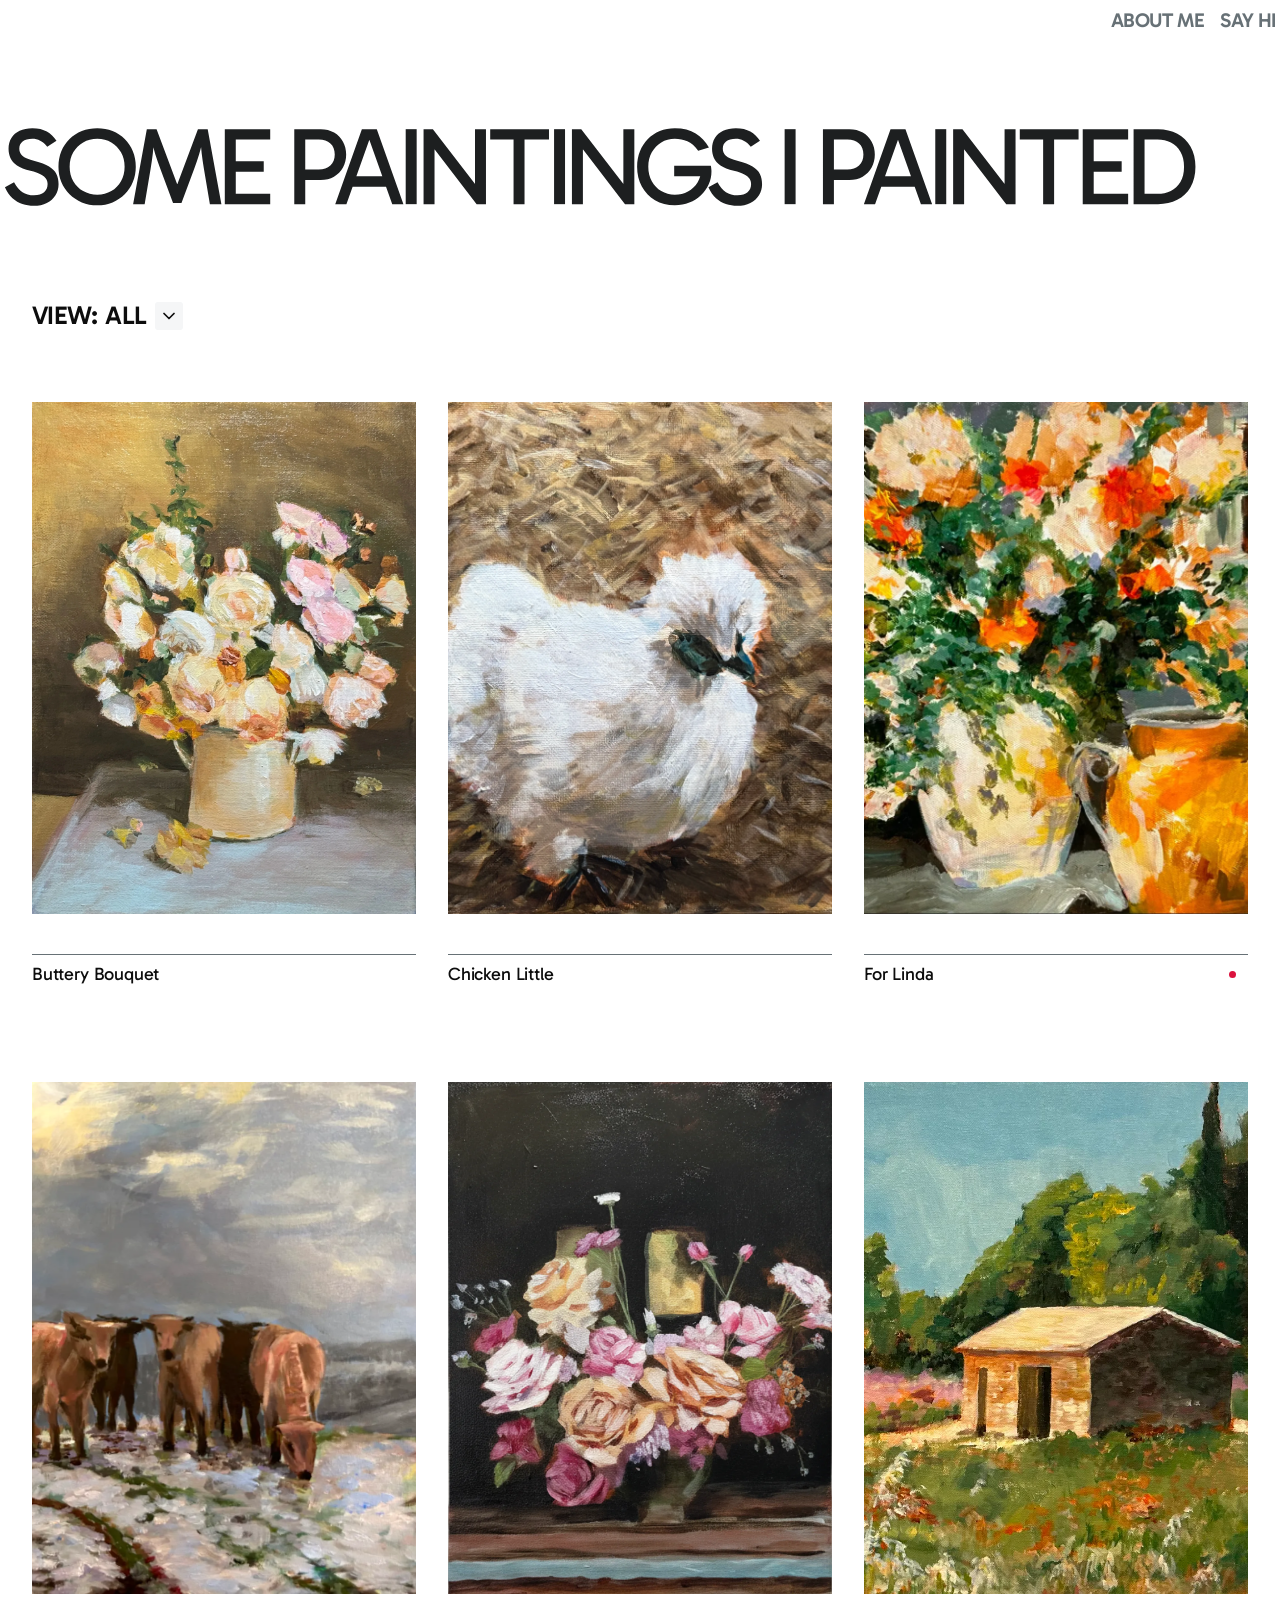
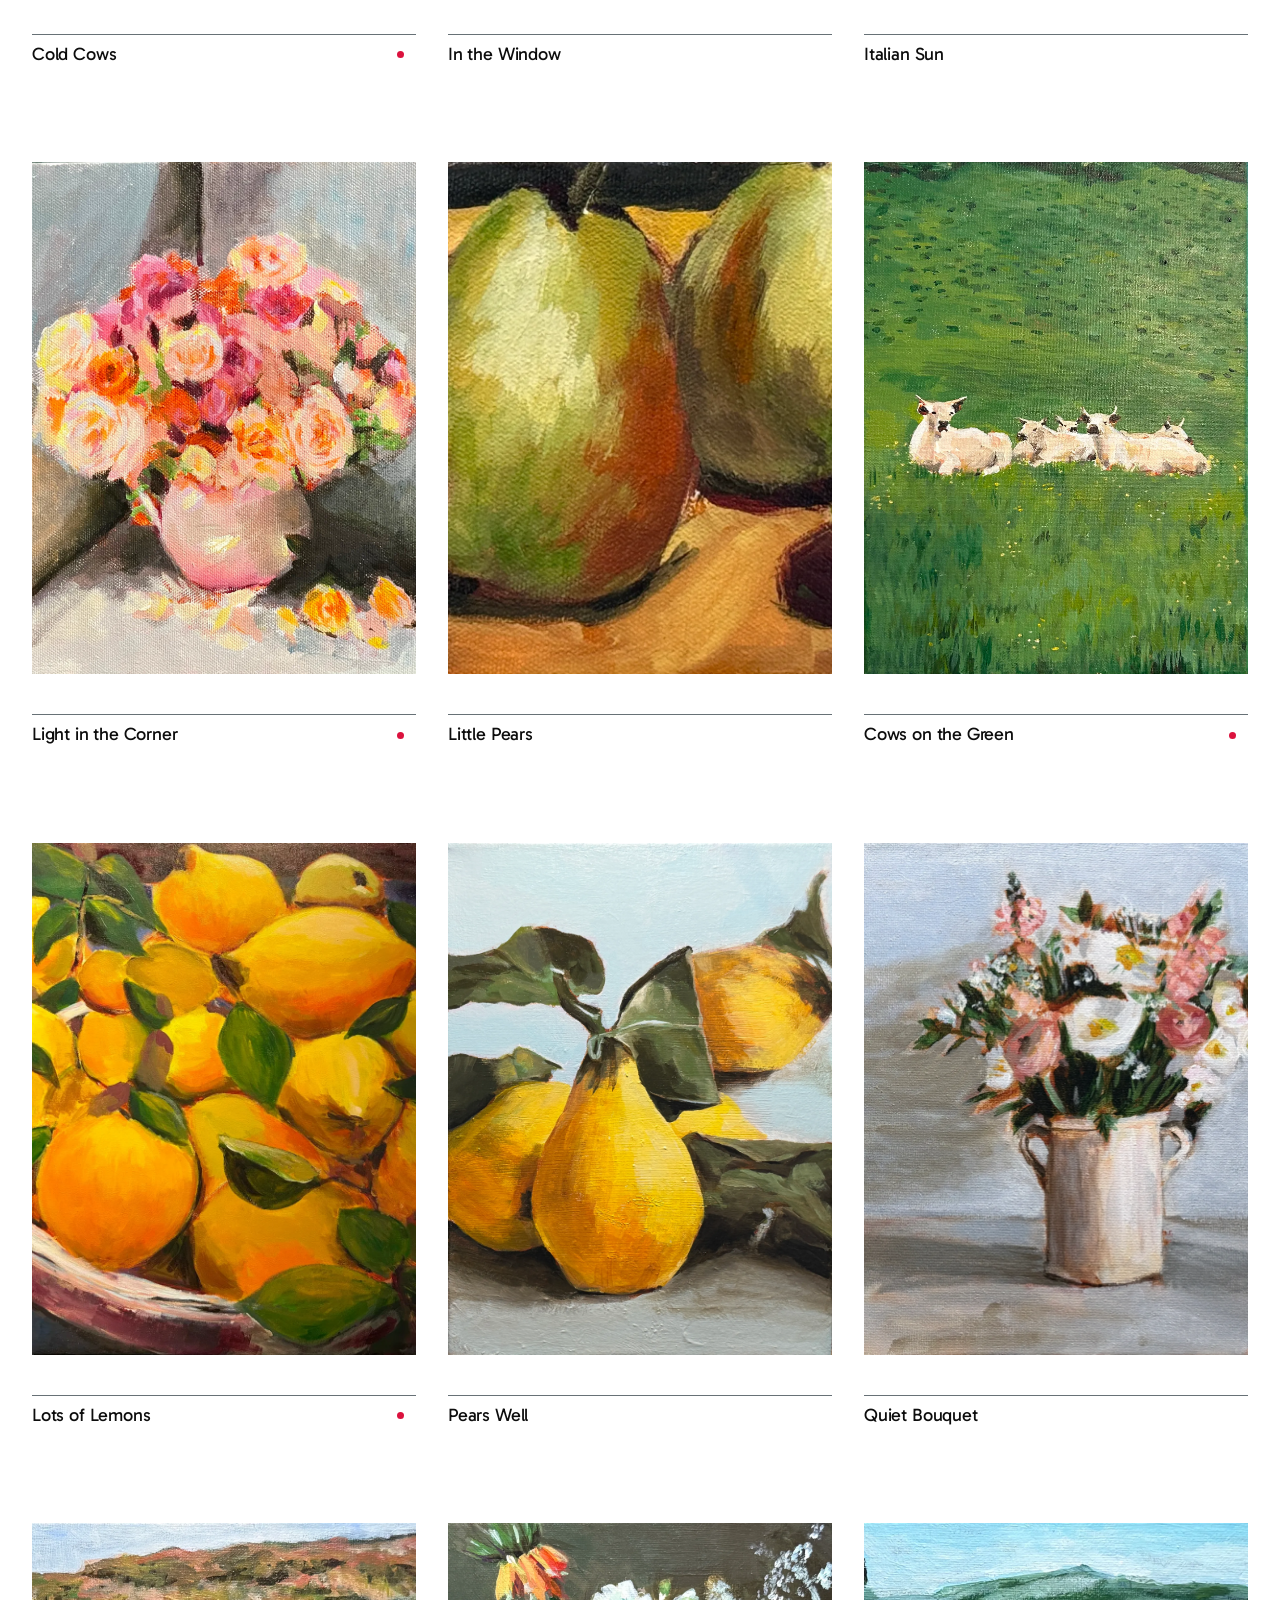
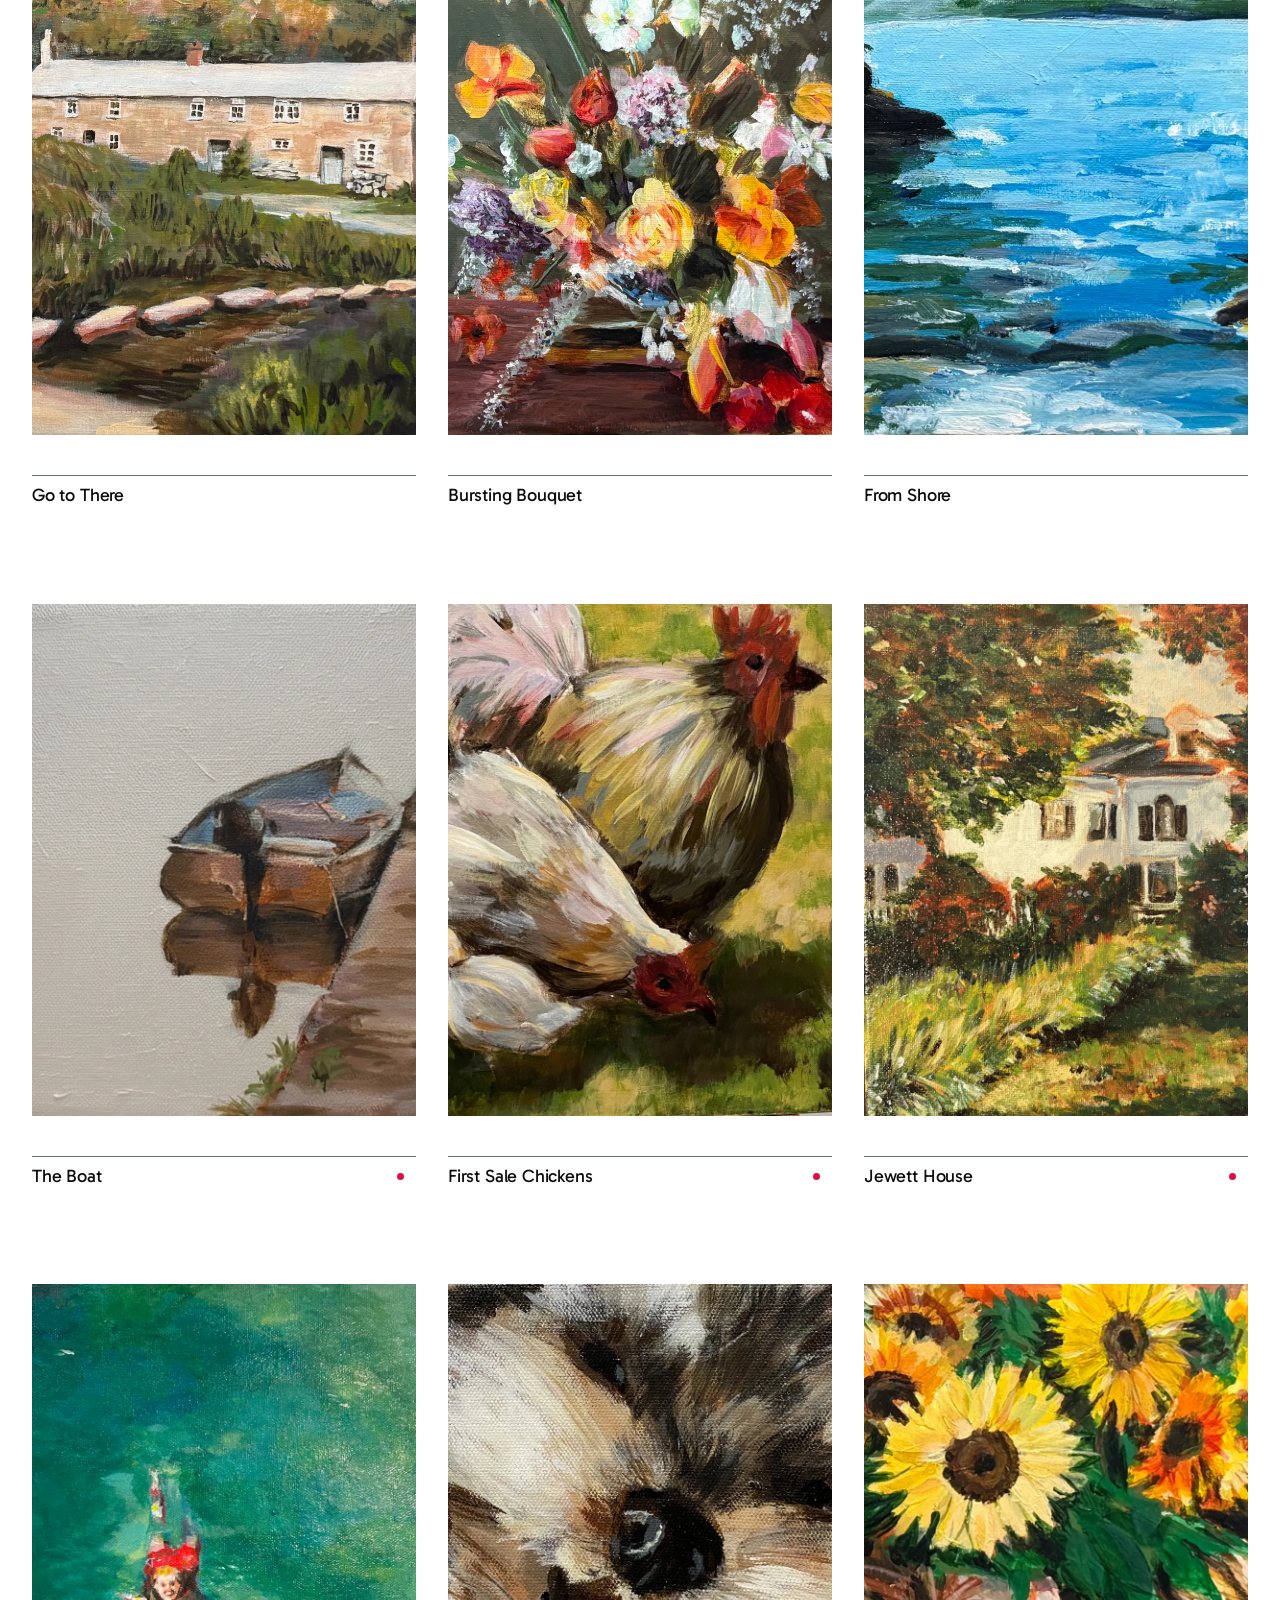
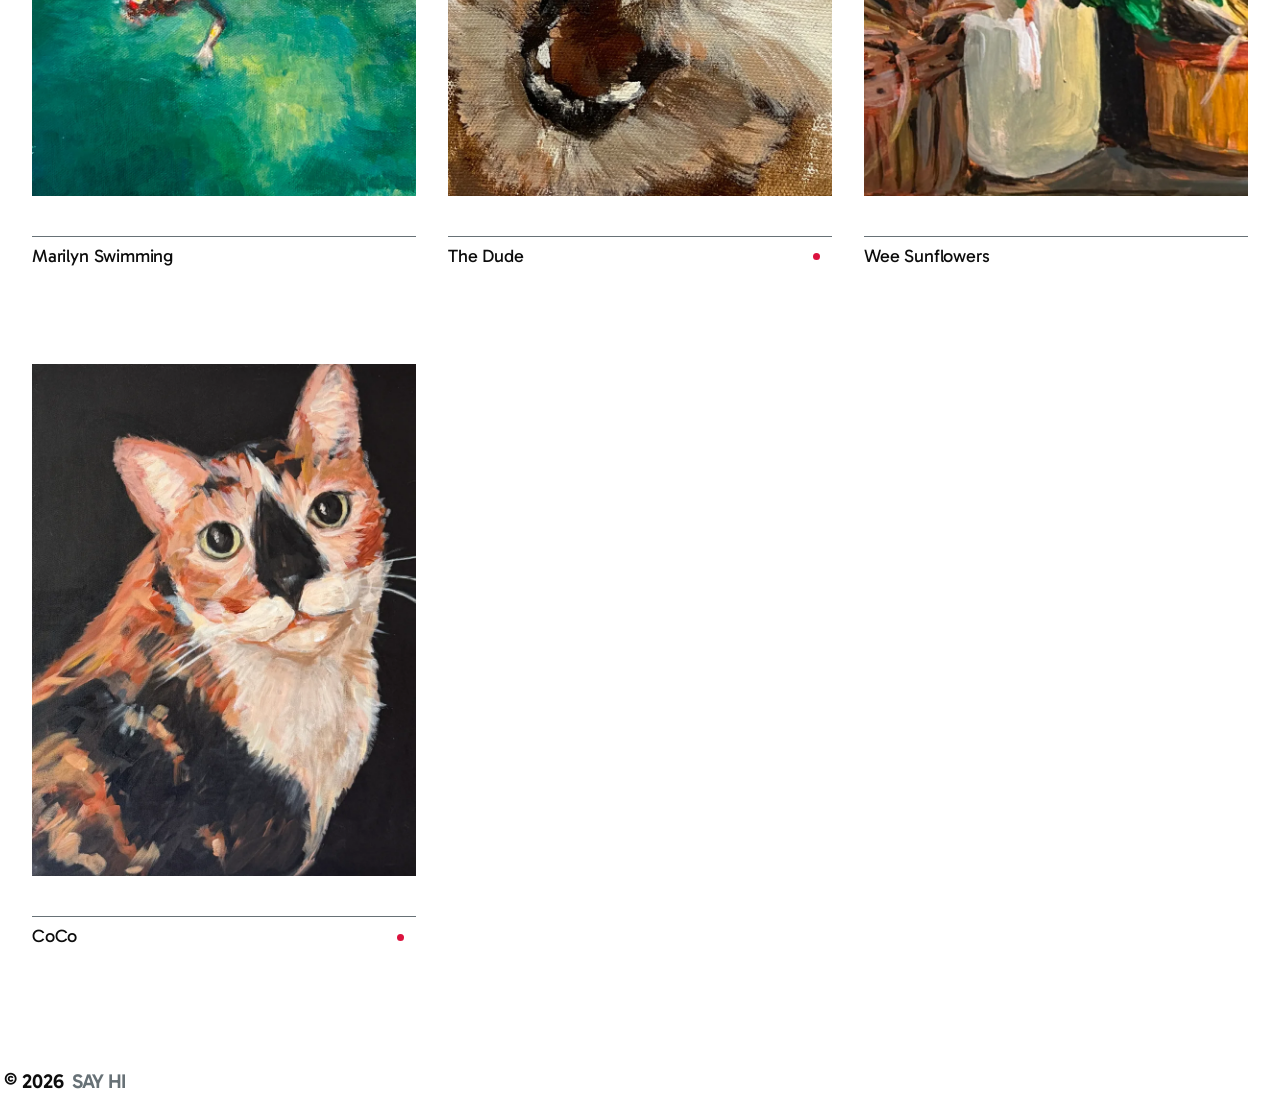
==== commit a883752f: "Some layout updates. Additional paintings and tweaks to paintings and descriptions. Addition of OG s" ====
--- a/index.html
+++ b/index.html
@@ -4,6 +4,18 @@
   <meta charset="UTF-8">
   <meta name="viewport" content="width=device-width, initial-scale=1.0">
   <script>if(sessionStorage.getItem('page-leaving'))document.documentElement.style.opacity='0'</script>
+  <!-- Open Graph / Facebook -->
+  <meta property="og:type" content="website">
+  <meta property="og:url" content="https://somepaintingsipainted.com/">
+  <meta property="og:title" content="Some Paintings I Painted">
+  <meta property="og:description" content="Painting is really hard but really fun. Who knew? Here are some paintings I painted.">
+  <meta property="og:image" content="https://somepaintingsipainted.com/images/og/og-painting.webp">
+  <!-- Twitter -->
+  <meta property="twitter:card" content="summary_large_image">
+  <meta property="twitter:url" content="https://somepaintingsipainted.com/">
+  <meta property="twitter:title" content="Some Paintings I Painted">
+  <meta property="twitter:description" content="Painting is really hard but really fun. Who knew? Here are some paintings I painted.">
+  <meta property="twitter:image" content="https://somepaintingsipainted.com/images/og/og-painting.webp">
   <title>Some Paintings I Painted</title>
   <link rel="preconnect" href="https://fonts.googleapis.com">
   <link rel="preconnect" href="https://fonts.gstatic.com" crossorigin>
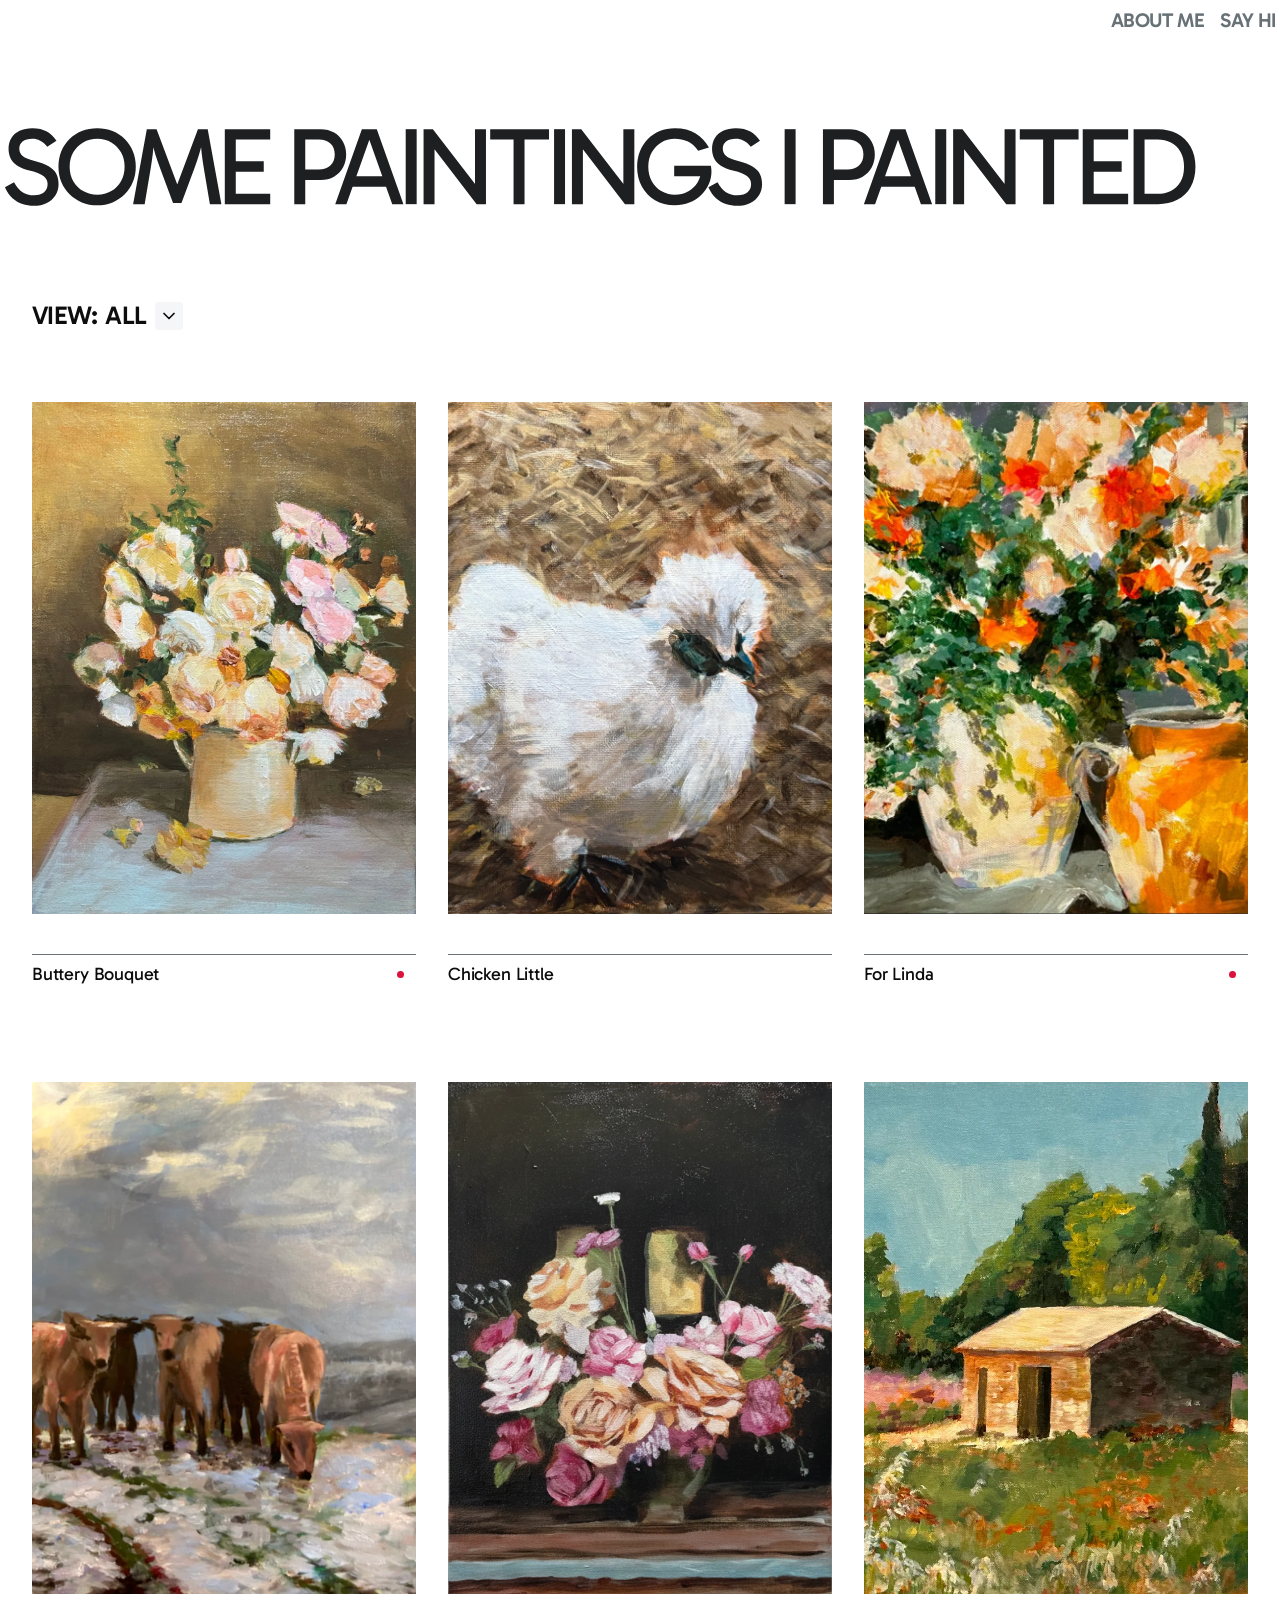
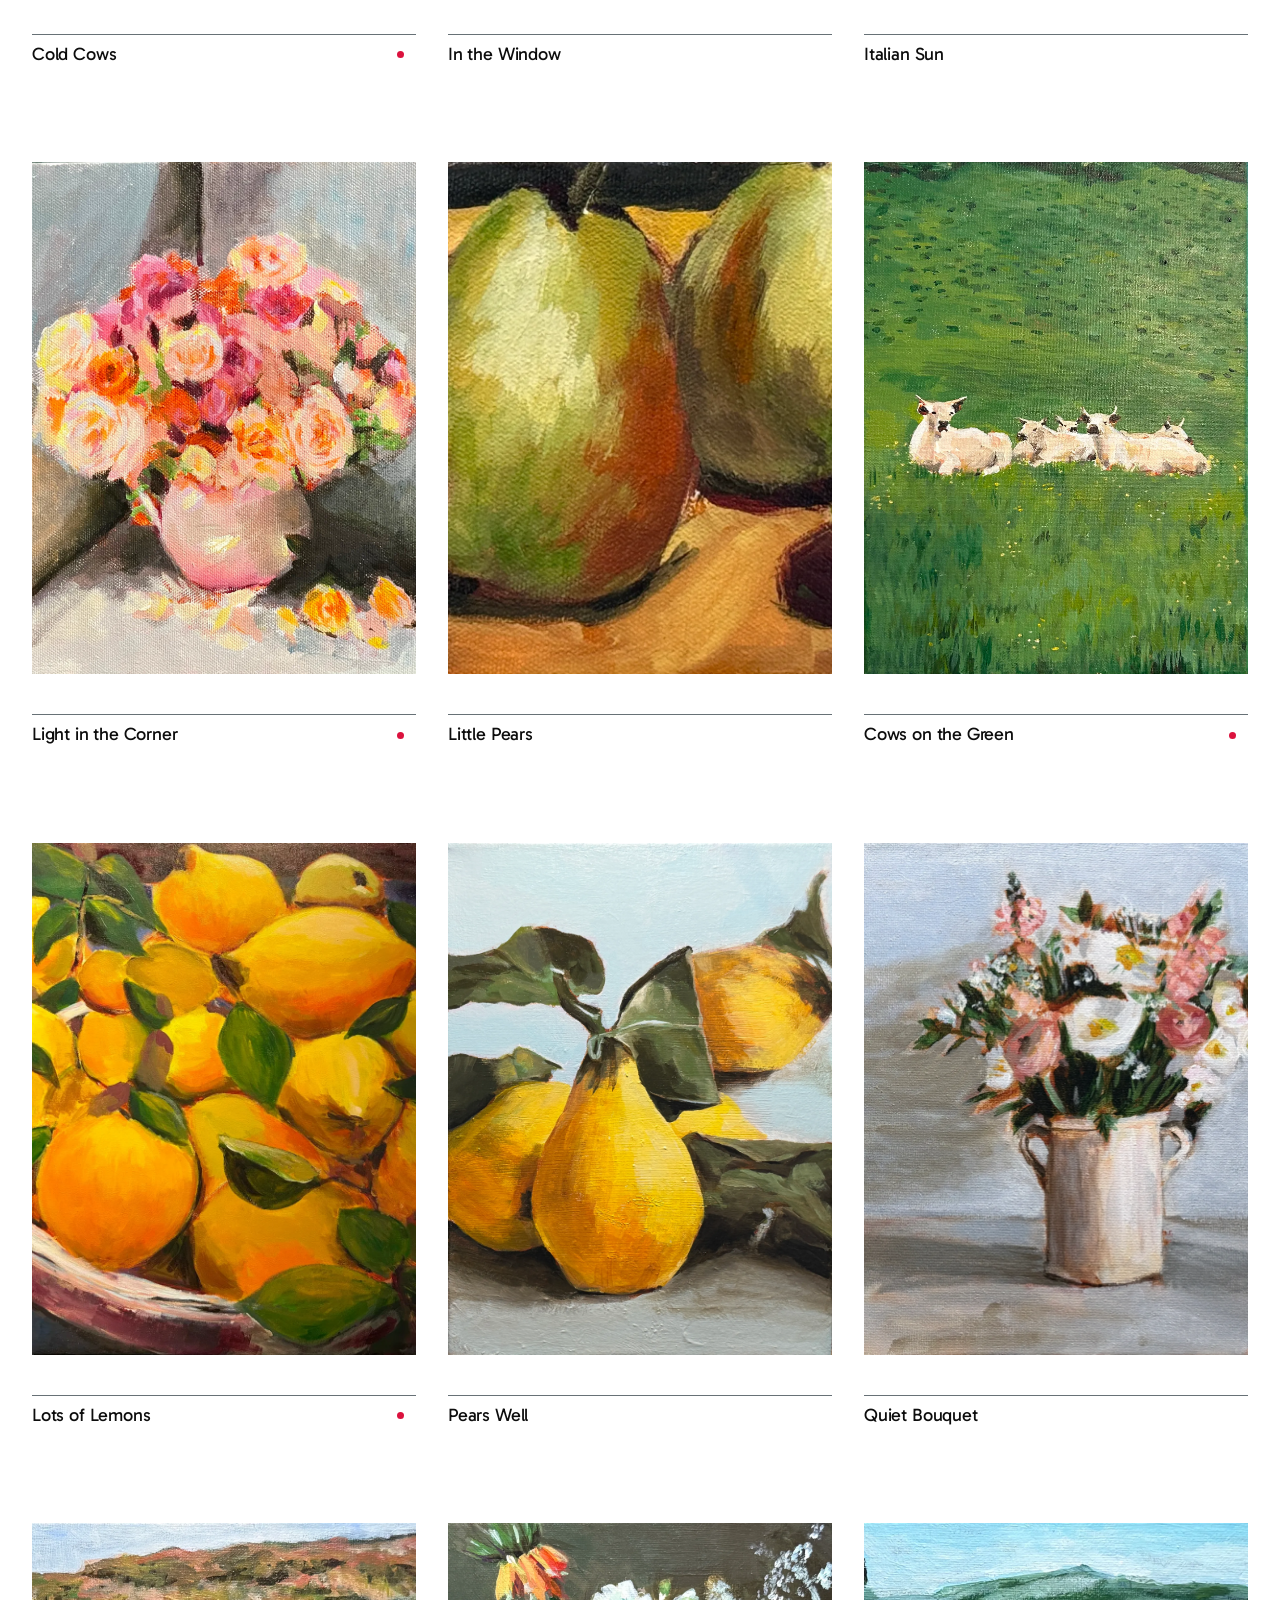
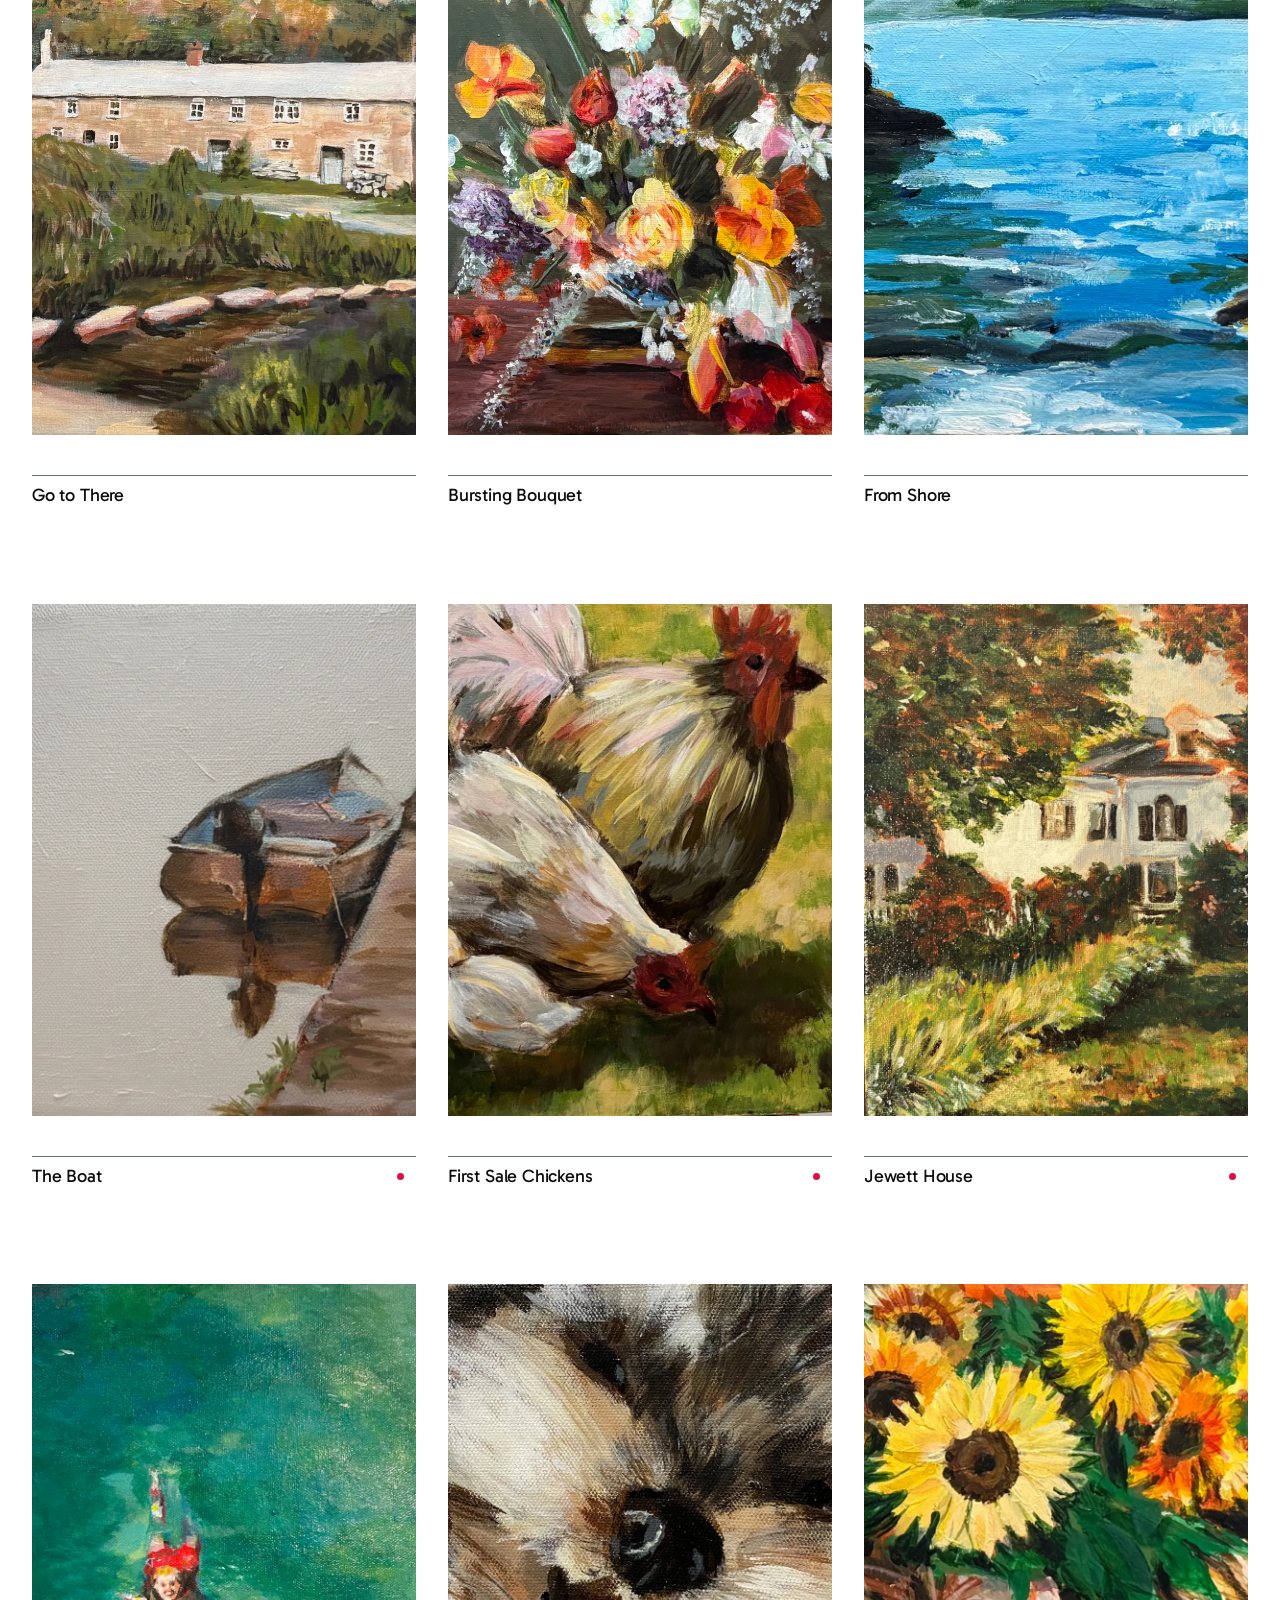
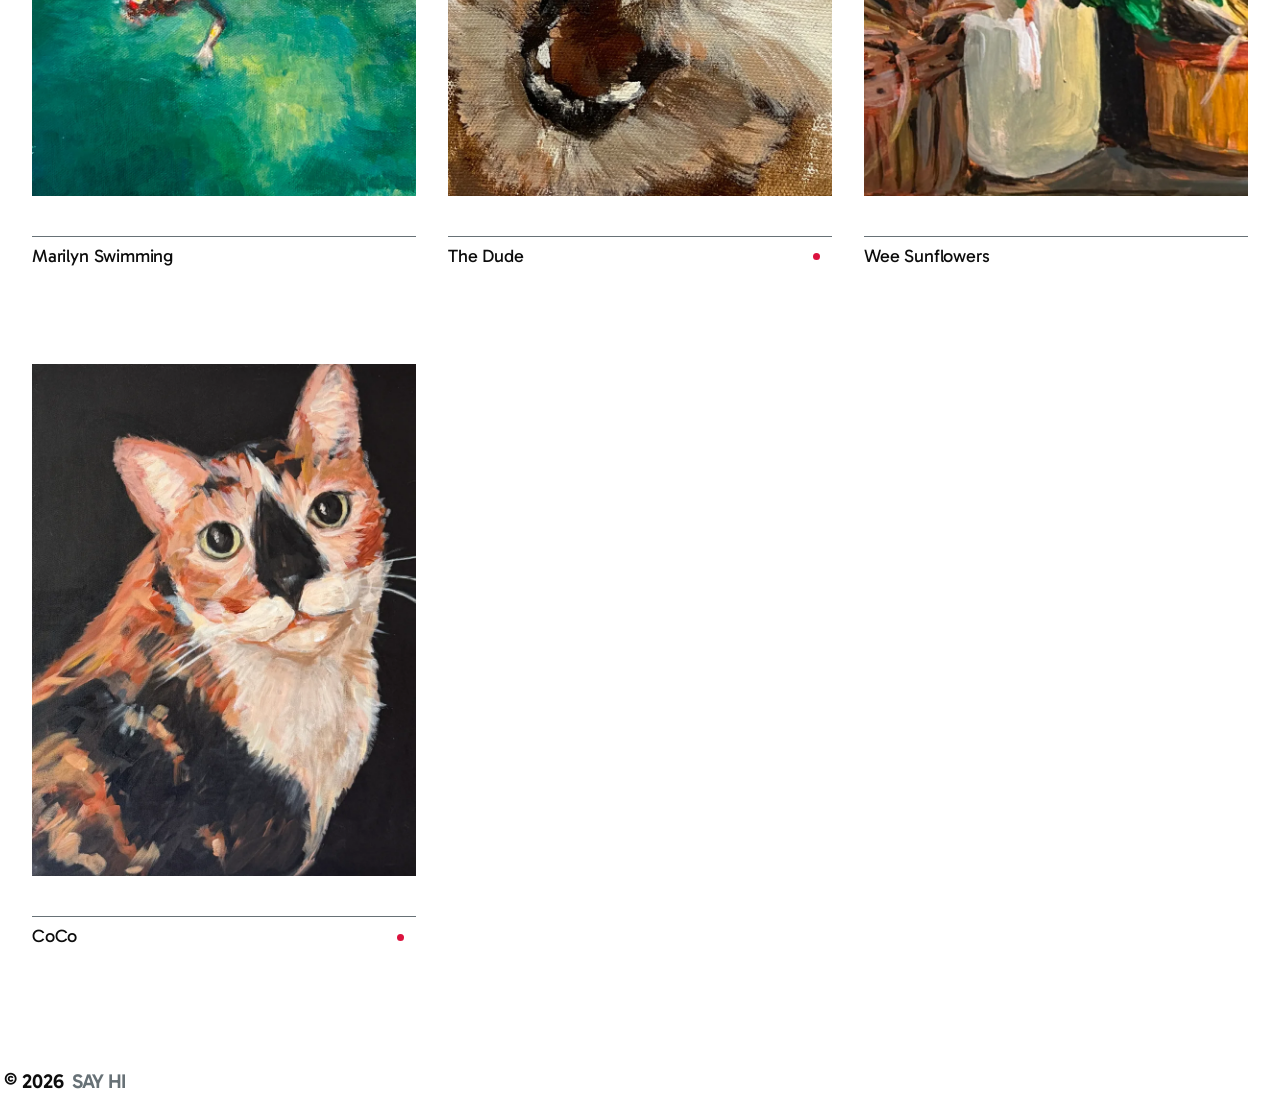
==== commit 5014da56: "Convert paintings.js to paintings.json and configure Decap CMS" ====
--- a/index.html
+++ b/index.html
@@ -79,9 +79,17 @@
     <span class="cursor__circle">VIEW</span>
   </div>
 
-  <script src="paintings.js"></script>
   <script>
-    const grid = document.getElementById('grid');
+    (async function () {
+      let paintings = [];
+      try {
+        const response = await fetch('paintings.json');
+        paintings = await response.json();
+      } catch (err) {
+        console.error('Failed to load paintings:', err);
+      }
+
+      const grid = document.getElementById('grid');
 
     paintings.forEach((painting) => {
       const item = document.createElement('article');
@@ -175,6 +183,7 @@
         applyFilter();
       });
     });
+    })();
   </script>
   <footer class="site-footer">
     <span class="site-footer__copy">&copy; 2026</span>
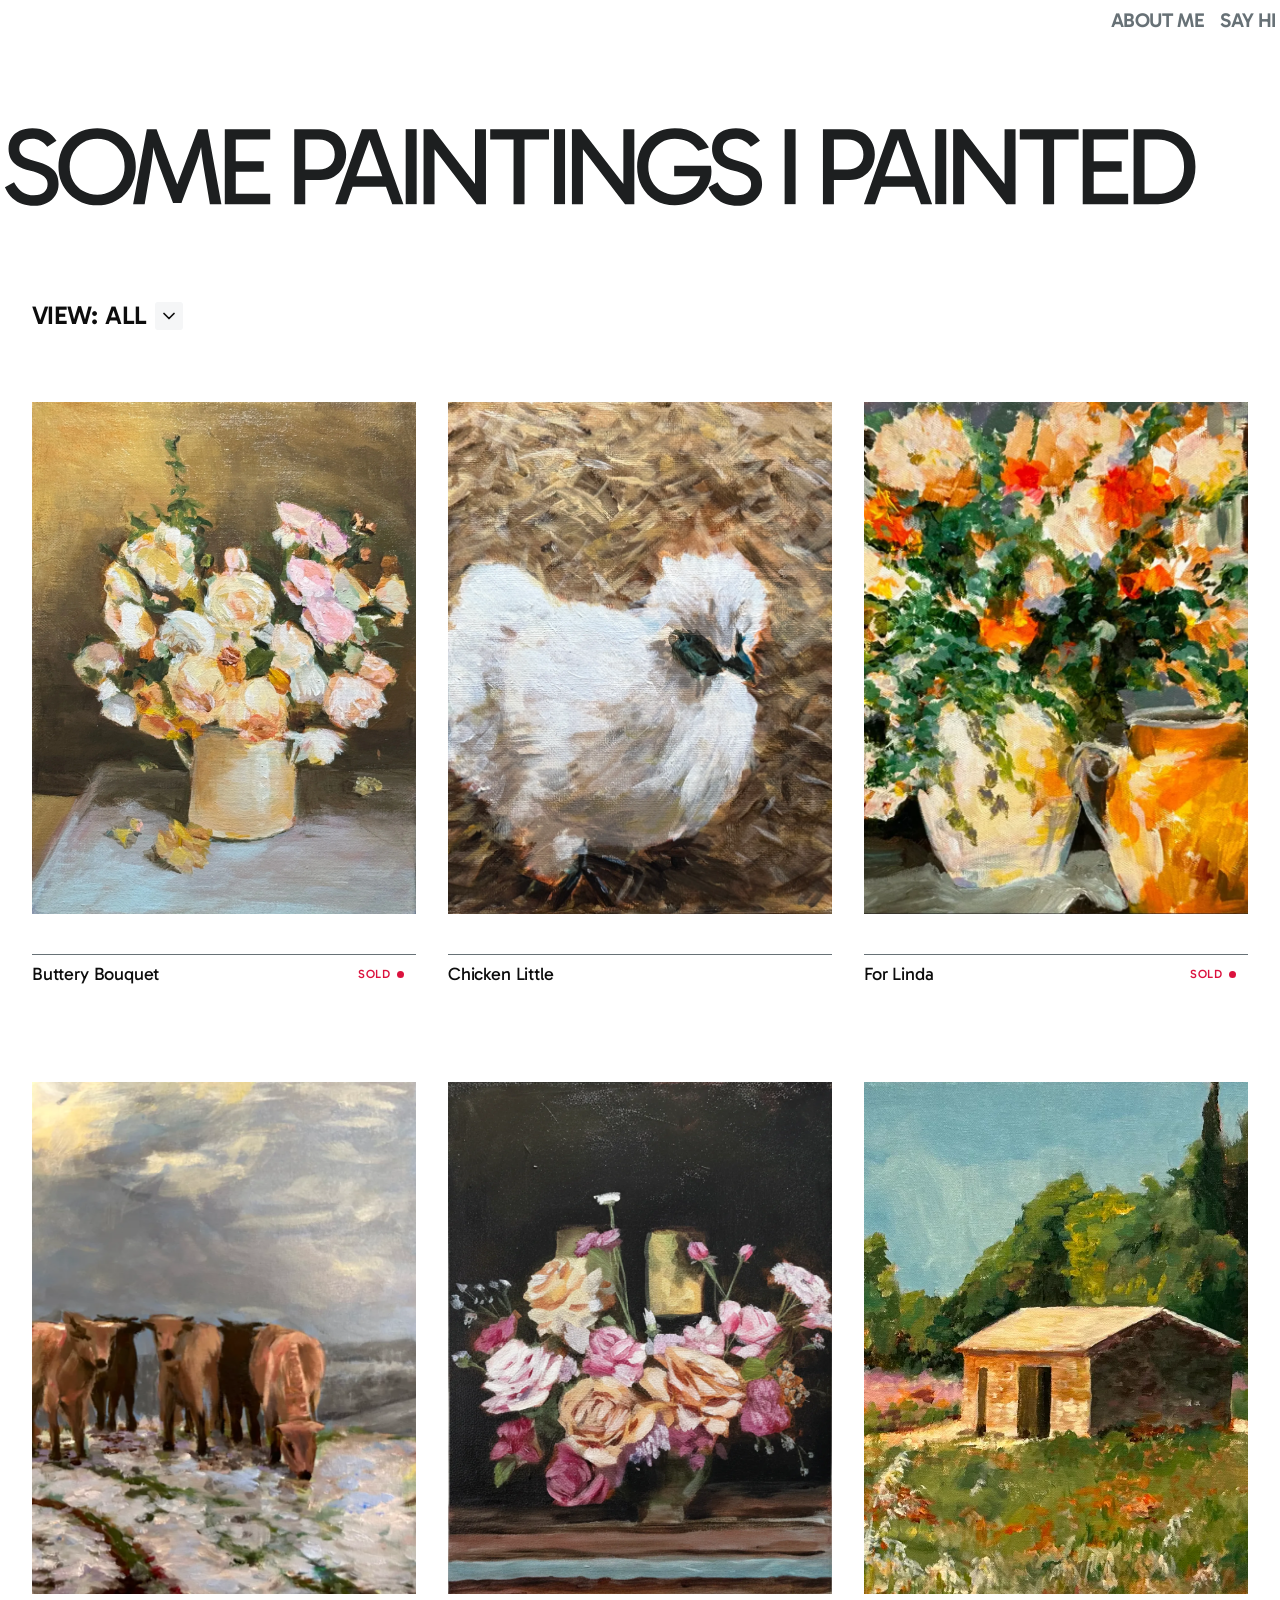
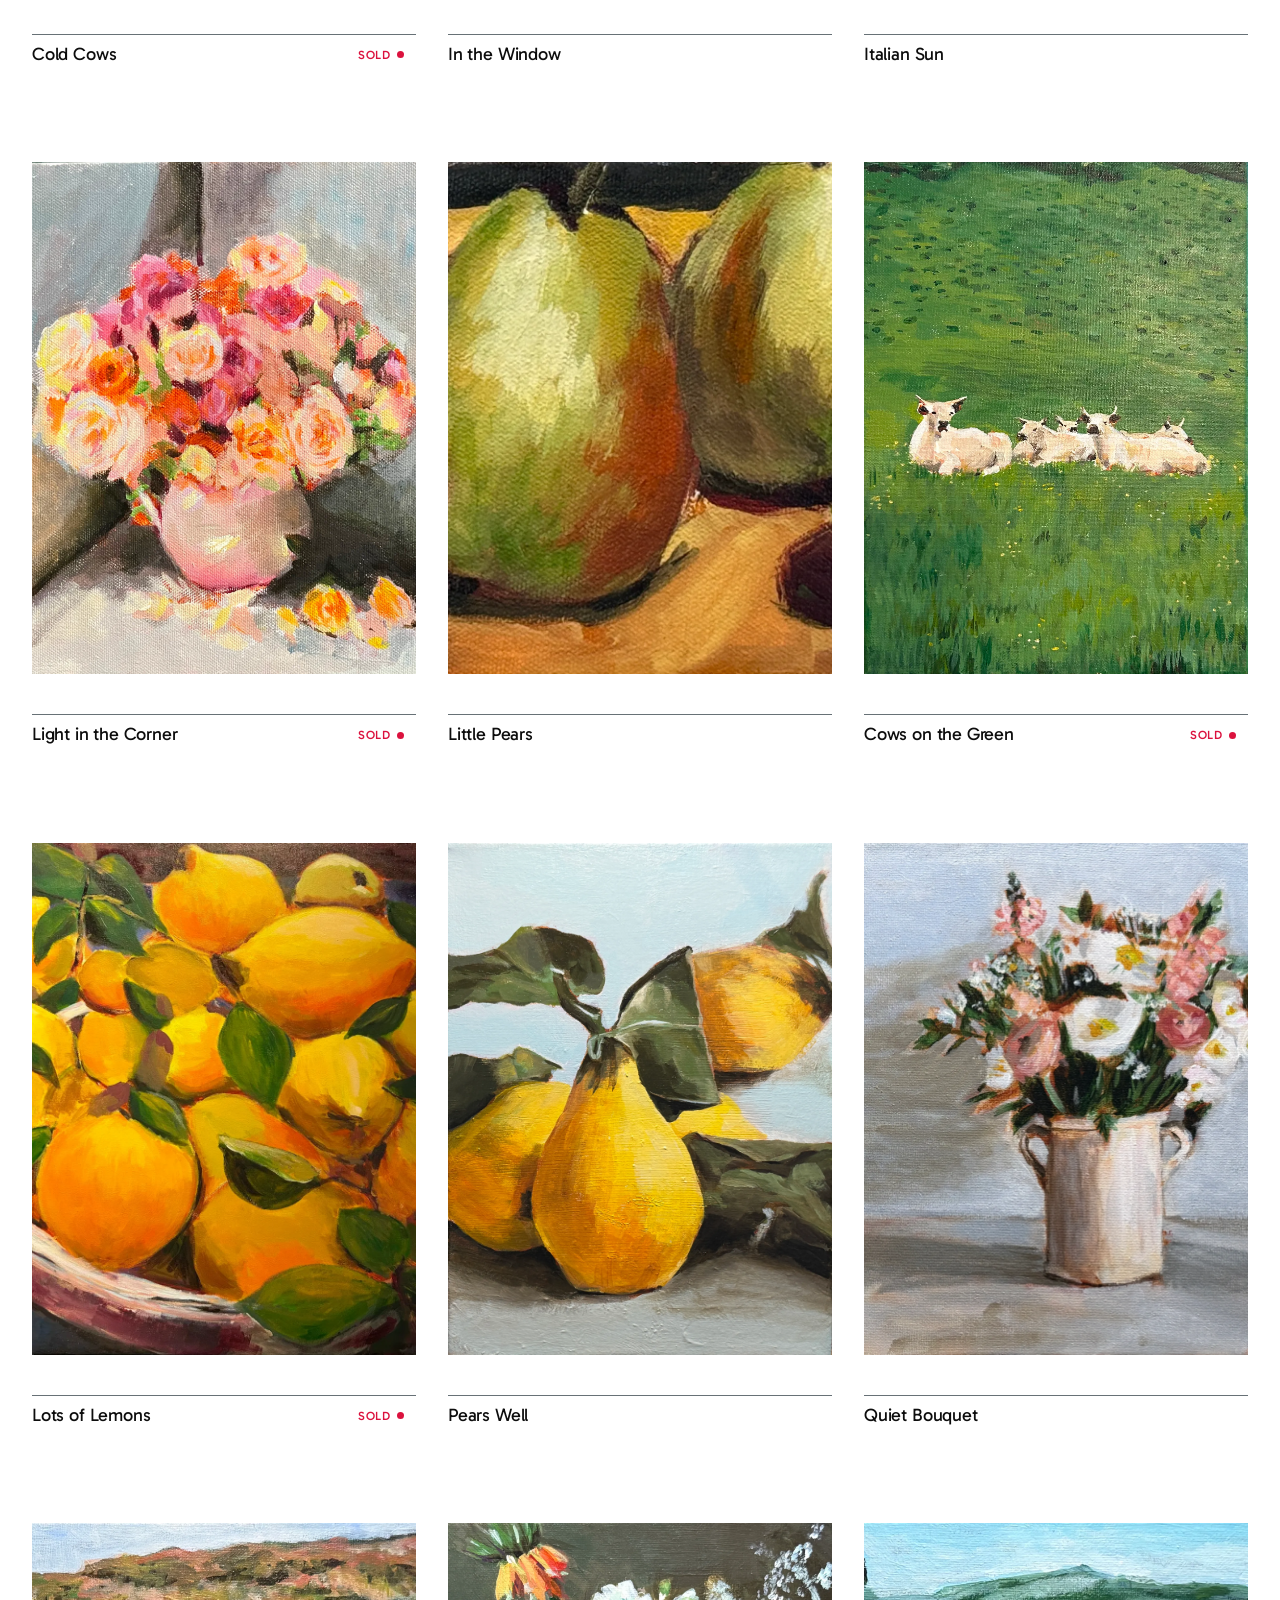
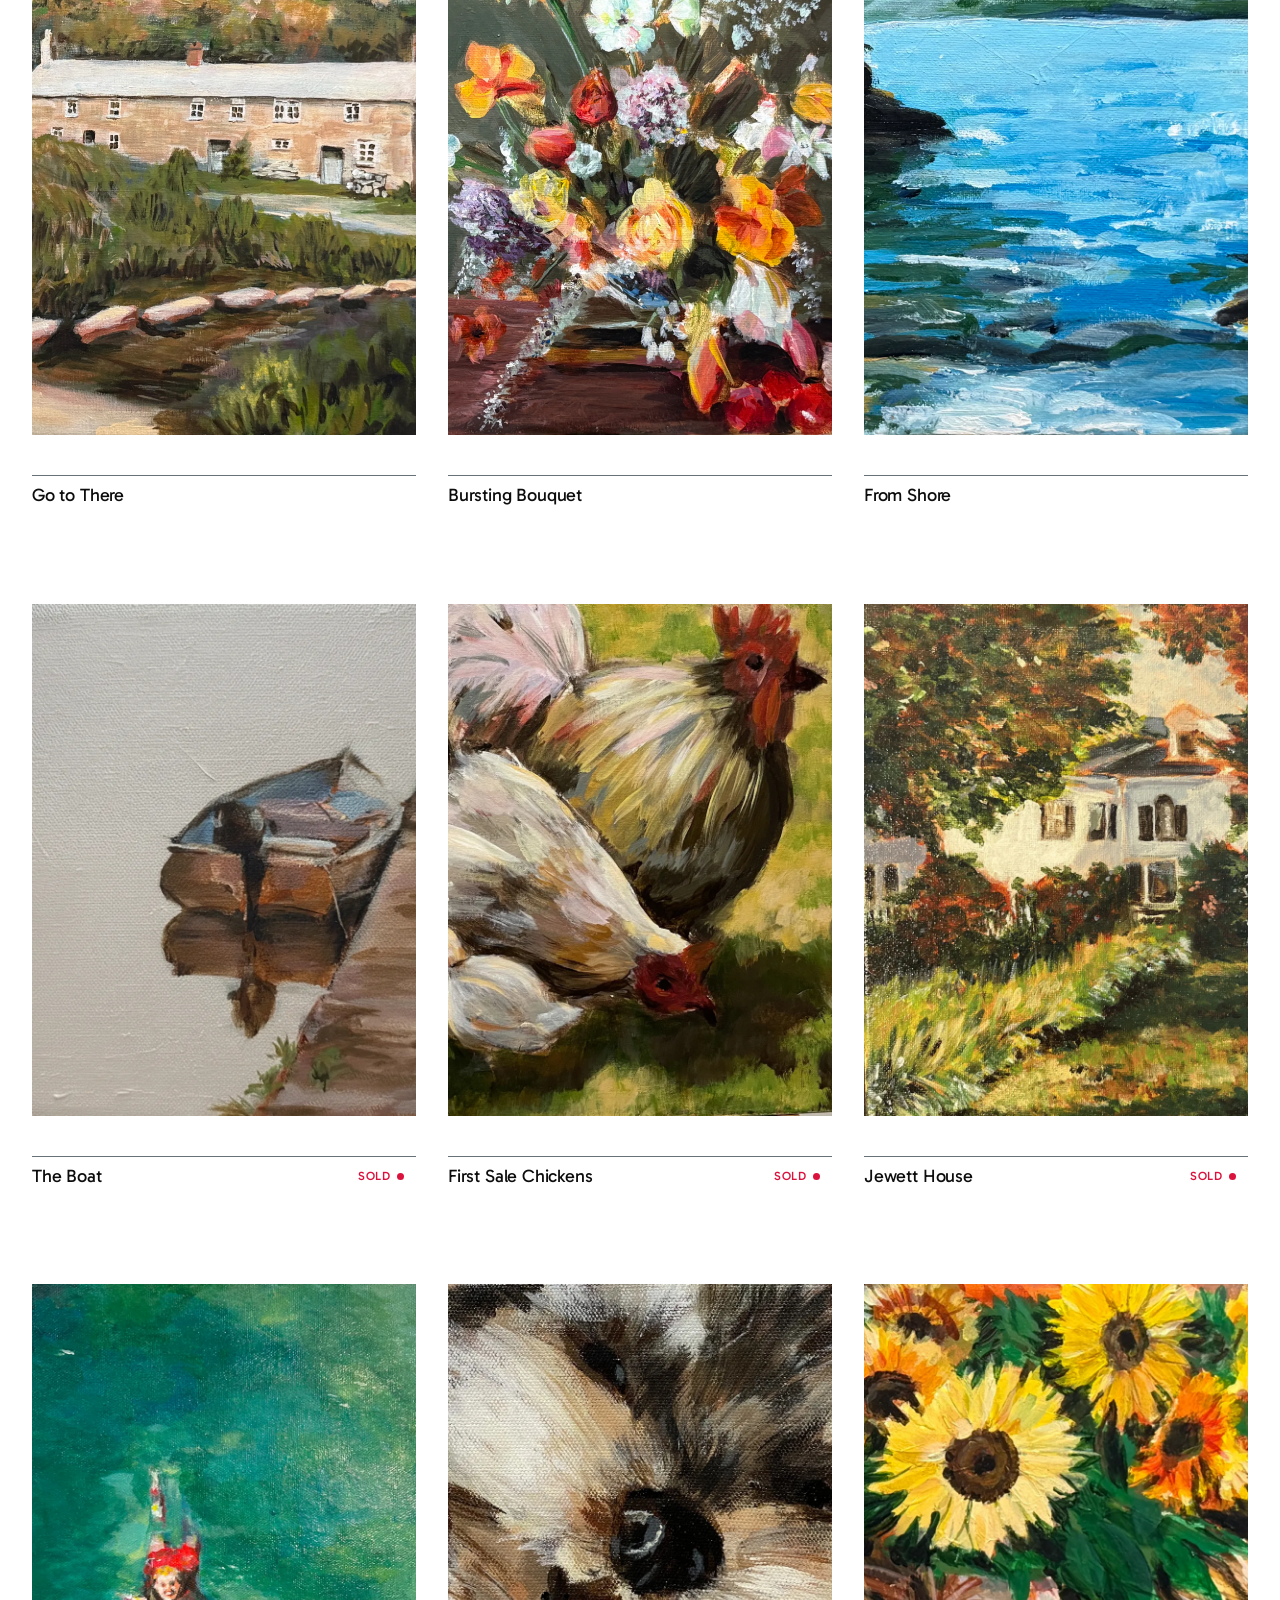
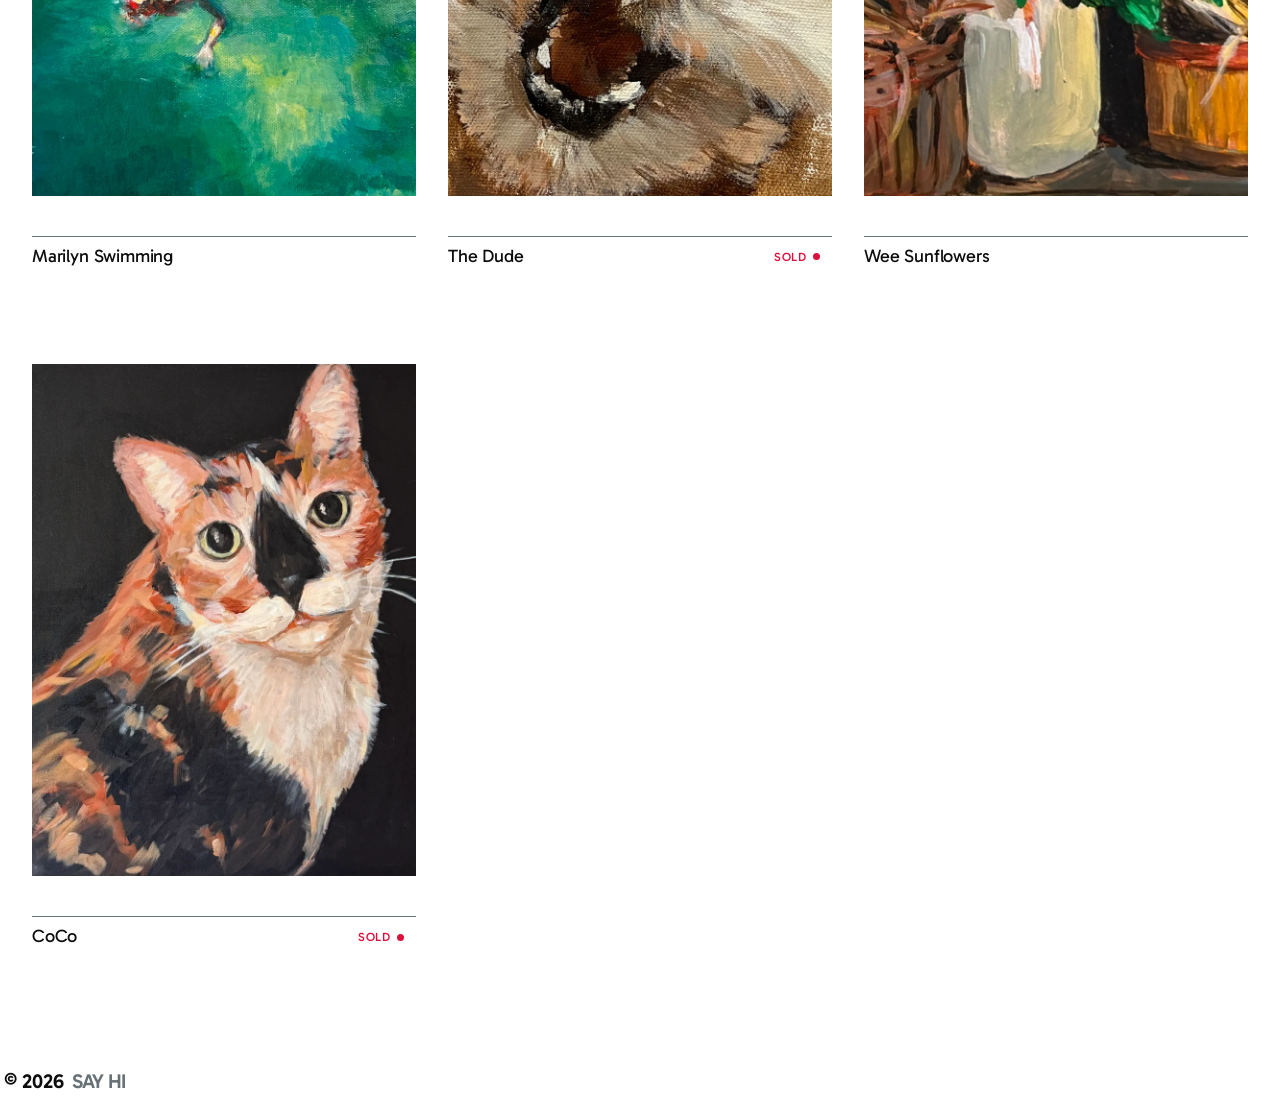
==== commit 3c886551: "Hide public price and add SOLD label to grid cards - Hide the PRICE spec row on painting detail page" ====
--- a/index.html
+++ b/index.html
@@ -111,7 +111,7 @@
           <div class="grid-item__rule" role="separator"></div>
           <div class="grid-item__meta">
             <span class="grid-item__title">${painting.title}</span>
-            ${painting.sold ? '<span class="grid-item__sold-dot" aria-label="Sold"></span>' : ''}
+            ${painting.sold ? '<span class="grid-item__sold"><span class="grid-item__sold-label">SOLD</span><span class="grid-item__sold-dot" aria-hidden="true"></span></span>' : ''}
           </div>
         </a>
       `;
--- a/styles.css
+++ b/styles.css
@@ -341,6 +341,20 @@
   color: var(--color-fg);
 }
 
+.grid-item__sold {
+  display: inline-flex;
+  align-items: center;
+  gap: 7px;
+  flex-shrink: 0;
+}
+
+.grid-item__sold-label {
+  font-size: 12px;
+  font-weight: 500;
+  letter-spacing: 0.04em;
+  color: var(--color-sold);
+}
+
 .grid-item__sold-dot {
   display: block;
   flex-shrink: 0;
@@ -426,6 +440,19 @@
   letter-spacing: 0.18em;
   /* transform origin centered */
   transform-origin: 50% 50%;
+}
+
+/* Touch/narrow viewports have no hover cursor to follow — the circle would
+   otherwise stick where it was last positioned. */
+@media (max-width: 728px) {
+  .cursor {
+    display: none;
+  }
+
+  .grid-item__link,
+  .grid-item__link * {
+    cursor: pointer;
+  }
 }
 
 /* ─── Site Footer ────────────────────────────────────────────────────────── */
